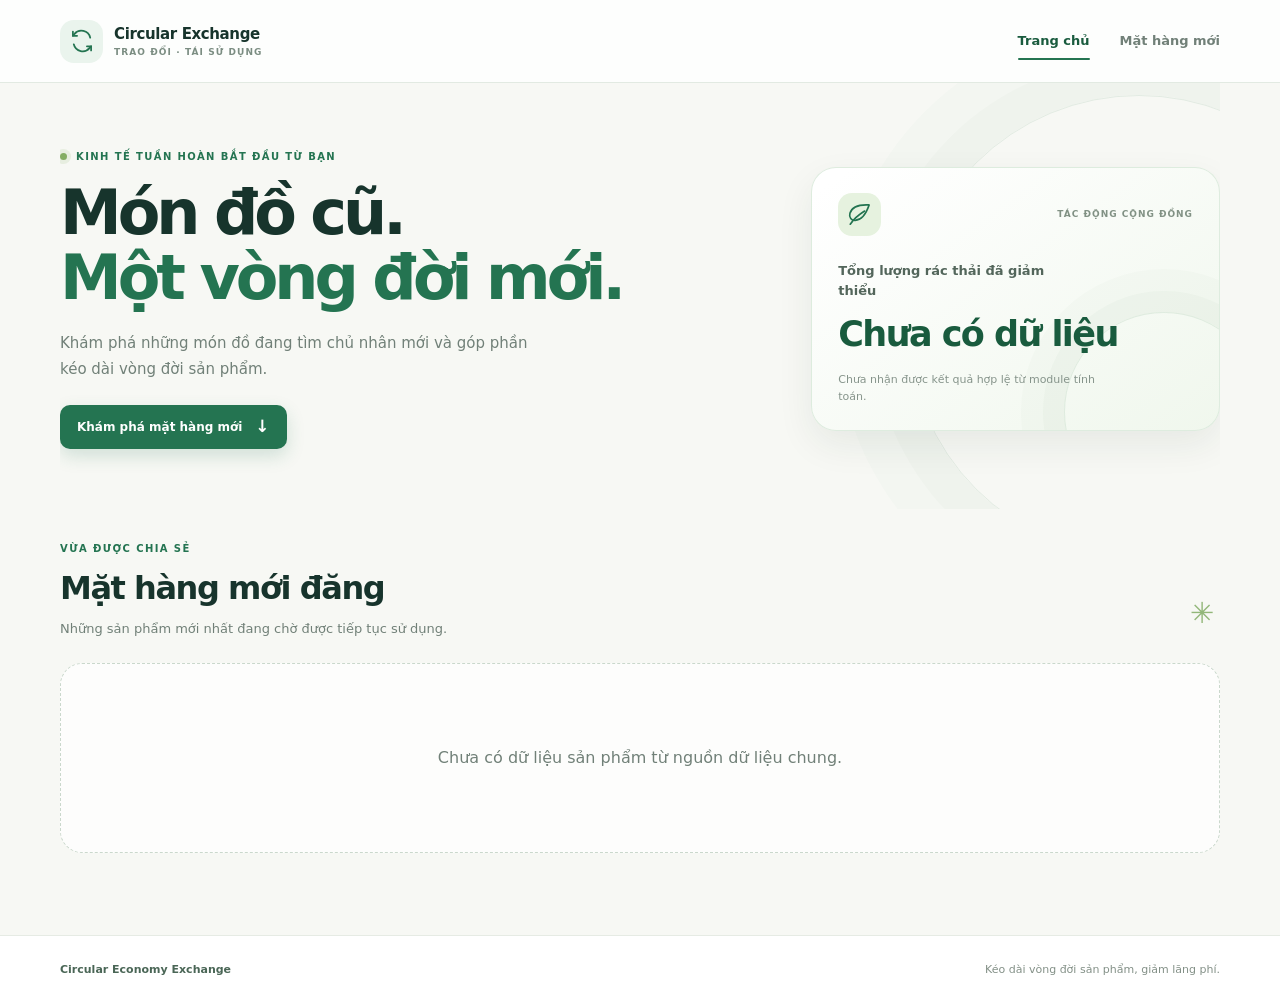
==== index.html @ dfc583bd "phần nhóm trường Xây dựng phần giao diện hiển thị sản phẩm và trang chủ." ====
<!doctype html>
<html lang="vi">
<head>
  <meta charset="utf-8">
  <meta name="viewport" content="width=device-width, initial-scale=1">
  <meta name="description" content="Circular Economy Exchange - sàn trao đổi đồ cũ và tái chế.">
  <title>Trang chủ | Circular Economy Exchange</title>
  <link rel="stylesheet" href="./assets/css/tokens.css">
  <link rel="stylesheet" href="./assets/css/product-grid.css">
  <link rel="stylesheet" href="./assets/css/home.css">
  <script type="module" src="./assets/js/home.js"></script>
</head>
<body>
  <a class="skip-link" href="#main-content">Chuyển đến nội dung chính</a>

  <header class="site-header">
    <div class="site-header__inner page-shell">
      <a class="brand" href="#home" aria-label="Circular Economy Exchange - Trang chủ">
        <span class="brand__mark" aria-hidden="true">
          <svg viewBox="0 0 32 32" focusable="false">
            <path d="M25.4 12.2A10.4 10.4 0 0 0 7.2 8.1L5.6 10" />
            <path d="M5.6 5.2V10h4.8" />
            <path d="M6.6 19.8a10.4 10.4 0 0 0 18.2 4.1l1.6-1.9" />
            <path d="M26.4 26.8V22h-4.8" />
          </svg>
        </span>
        <span class="brand__text">
          <strong>Circular Exchange</strong>
          <span>TRAO ĐỔI · TÁI SỬ DỤNG</span>
        </span>
      </a>

      <nav class="site-nav" aria-label="Điều hướng chính">
        <a class="site-nav__link site-nav__link--active" href="#home" aria-current="page">Trang chủ</a>
        <a class="site-nav__link" href="#new-items">Mặt hàng mới</a>
      </nav>
    </div>
  </header>

  <main id="main-content" class="page-shell">
    <section id="home" class="hero" aria-labelledby="hero-title">
      <div class="hero__copy">
        <p class="eyebrow"><span class="eyebrow__dot" aria-hidden="true"></span> KINH TẾ TUẦN HOÀN BẮT ĐẦU TỪ BẠN</p>
        <h1 id="hero-title">Món đồ cũ.<br><span>Một vòng đời mới.</span></h1>
        <p class="hero__description">
          Khám phá những món đồ đang tìm chủ nhân mới và góp phần kéo dài vòng đời sản phẩm.
        </p>
        <a class="hero__link" href="#new-items">
          Khám phá mặt hàng mới
          <span aria-hidden="true">↓</span>
        </a>
      </div>

      <aside class="impact-card" aria-labelledby="impact-title">
        <div class="impact-card__topline">
          <span class="impact-card__icon" aria-hidden="true">
            <svg viewBox="0 0 40 40" focusable="false">
              <path d="M31.7 8.4c-11.8-.7-20.9 2.1-23.3 10.2-1.4 4.7 1.8 8.8 6.4 8.5 7.7-.5 13.7-9.4 16.9-18.7Z" />
              <path d="M8.8 31.8c4.7-7.1 10.2-11.5 17.4-16" />
            </svg>
          </span>
          <span class="impact-card__tag">TÁC ĐỘNG CỘNG ĐỒNG</span>
        </div>
        <p id="impact-title" class="impact-card__label">Tổng lượng rác thải đã giảm thiểu</p>
        <p class="impact-card__value" id="community-waste-value" aria-live="polite" aria-atomic="true">Chưa có dữ liệu</p>
        <p class="impact-card__note" id="community-waste-note">
          Số liệu được cung cấp bởi module tính toán của hệ thống.
        </p>
        <span class="impact-card__decoration" aria-hidden="true"></span>
      </aside>
    </section>

    <section id="new-items" class="products-section" aria-labelledby="products-title">
      <div class="section-heading">
        <div>
          <p class="eyebrow">VỪA ĐƯỢC CHIA SẺ</p>
          <h2 id="products-title">Mặt hàng mới đăng</h2>
          <p class="section-heading__description">Những sản phẩm mới nhất đang chờ được tiếp tục sử dụng.</p>
        </div>
        <span class="section-heading__ornament" aria-hidden="true">✳</span>
      </div>

      <div
        id="latest-products"
        class="product-grid"
        role="list"
        aria-label="Các mặt hàng mới đăng"
        aria-live="polite"
        aria-busy="false"
      >
        <p class="grid-state" role="status">Đang tải dữ liệu sản phẩm…</p>
      </div>
    </section>
  </main>

  <footer class="site-footer">
    <div class="page-shell site-footer__inner">
      <span>Circular Economy Exchange</span>
      <span>Kéo dài vòng đời sản phẩm, giảm lãng phí.</span>
    </div>
  </footer>
</body>
</html>
---- assets/css/tokens.css ----
:root {
  color-scheme: light;
  --color-ink: #17342c;
  --color-muted: #718078;
  --color-primary: #247451;
  --color-primary-dark: #195b3e;
  --color-primary-soft: #eaf4ed;
  --color-canvas: #f7f8f4;
  --color-surface: #ffffff;
  --color-border: #e6ebe4;
  --color-accent: #d6ed86;
  --shadow-card: 0 14px 36px rgba(25, 59, 43, 0.075);
  --radius-card: 22px;
  --font-sans: Inter, ui-sans-serif, system-ui, -apple-system, BlinkMacSystemFont, "Segoe UI", sans-serif;
}

* {
  box-sizing: border-box;
}

html {
  scroll-behavior: smooth;
}

body {
  margin: 0;
  background: var(--color-canvas);
  color: var(--color-ink);
  font-family: var(--font-sans);
  line-height: 1.5;
  -webkit-font-smoothing: antialiased;
}

button,
a {
  font: inherit;
}

a {
  color: inherit;
}

.page-shell {
  width: min(1160px, calc(100% - 48px));
  margin-inline: auto;
}

:focus-visible {
  outline: 3px solid #81b59a;
  outline-offset: 3px;
}

@media (prefers-reduced-motion: reduce) {
  *,
  *::before,
  *::after {
    scroll-behavior: auto !important;
    animation-duration: 0.01ms !important;
    animation-iteration-count: 1 !important;
    transition-duration: 0.01ms !important;
  }
}
---- assets/css/product-grid.css ----
/* Shared component stylesheet: AI 2 should reuse this file with product-grid.js. */
.product-grid {
  display: grid;
  grid-template-columns: repeat(3, minmax(0, 1fr));
  gap: 22px;
  align-items: stretch;
}

.product-card {
  min-width: 0;
  overflow: hidden;
  border: 1px solid var(--color-border);
  border-radius: var(--radius-card);
  background: var(--color-surface);
  box-shadow: 0 5px 18px rgba(25, 59, 43, 0.035);
  transition: transform 180ms ease, box-shadow 180ms ease, border-color 180ms ease;
}

.product-card:hover {
  transform: translateY(-4px);
  border-color: #d2e2d5;
  box-shadow: var(--shadow-card);
}

.product-card__media {
  position: relative;
  display: grid;
  aspect-ratio: 4 / 3;
  overflow: hidden;
  place-items: center;
  background:
    radial-gradient(circle at 78% 22%, rgba(214, 237, 134, 0.42), transparent 30%),
    linear-gradient(140deg, #edf4e9, #e4eee7);
}

.product-card__image {
  display: block;
  width: 100%;
  height: 100%;
  object-fit: cover;
}

.product-card__image--fallback {
  width: 60px;
  height: 60px;
  color: #65917b;
}

.product-card__condition {
  position: absolute;
  top: 14px;
  left: 14px;
}

.condition-badge {
  display: inline-flex;
  min-height: 27px;
  align-items: center;
  padding: 5px 10px;
  border: 1px solid transparent;
  border-radius: 999px;
  font-size: 11px;
  font-weight: 750;
  letter-spacing: 0.015em;
  line-height: 1;
  white-space: nowrap;
}

.condition-badge--like-new {
  border-color: #cce6d4;
  background: #e8f5eb;
  color: #246d43;
}

.condition-badge--good {
  border-color: #d6e4b5;
  background: #f0f5df;
  color: #647a28;
}

.condition-badge--fair {
  border-color: #f0dfbd;
  background: #fbf2e3;
  color: #946527;
}

.product-card__body {
  display: flex;
  min-height: 194px;
  flex-direction: column;
  padding: 17px 18px 16px;
}

.product-card__category {
  margin: 0 0 7px;
  color: var(--color-primary);
  font-size: 11px;
  font-weight: 750;
  letter-spacing: 0.075em;
  text-transform: uppercase;
}

.product-card__title {
  display: -webkit-box;
  overflow: hidden;
  margin: 0;
  color: var(--color-ink);
  font-size: 17px;
  font-weight: 720;
  line-height: 1.35;
  -webkit-box-orient: vertical;
  -webkit-line-clamp: 2;
}

.product-card__description {
  display: -webkit-box;
  overflow: hidden;
  margin: 8px 0 15px;
  color: var(--color-muted);
  font-size: 13px;
  line-height: 1.55;
  -webkit-box-orient: vertical;
  -webkit-line-clamp: 2;
}

.product-card__meta {
  display: flex;
  flex-wrap: wrap;
  align-items: center;
  justify-content: space-between;
  gap: 8px;
  margin-top: auto;
  padding-top: 12px;
  border-top: 1px solid #eff2ee;
}

.product-card__exchange {
  display: inline-flex;
  align-items: center;
  border-radius: 7px;
  background: #f0f5f1;
  color: #426550;
  padding: 4px 8px;
  font-size: 11px;
  font-weight: 700;
}

.product-card__date {
  color: #849088;
  font-size: 11px;
  white-space: nowrap;
}

.grid-state {
  grid-column: 1 / -1;
  display: grid;
  min-height: 190px;
  margin: 0;
  padding: 28px;
  place-items: center;
  border: 1px dashed #cad8cc;
  border-radius: var(--radius-card);
  background: rgba(255, 255, 255, 0.72);
  color: var(--color-muted);
  text-align: center;
}

@media (max-width: 900px) {
  .product-grid {
    grid-template-columns: repeat(2, minmax(0, 1fr));
    gap: 18px;
  }
}

@media (max-width: 560px) {
  .product-grid {
    grid-template-columns: minmax(0, 1fr);
    gap: 15px;
  }

  .product-card {
    display: grid;
    grid-template-columns:  minmax(112px, 38%) minmax(0, 1fr);
  }

  .product-card__media {
    min-height: 100%;
    aspect-ratio: auto;
  }

  .product-card__condition {
    top: 9px;
    left: 9px;
  }

  .condition-badge {
    min-height: 24px;
    padding: 4px 7px;
    font-size: 10px;
  }

  .product-card__body {
    min-height: 190px;
    padding: 14px 13px 12px;
  }

  .product-card__title {
    font-size: 15px;
  }

  .product-card__meta {
    align-items: flex-start;
    flex-direction: column;
    gap: 6px;
  }
}
---- assets/css/home.css ----
.skip-link {
  position: absolute;
  z-index: 10;
  top: 10px;
  left: 10px;
  transform: translateY(-160%);
  border-radius: 8px;
  background: #fff;
  padding: 10px 14px;
  color: var(--color-ink);
}

.skip-link:focus {
  transform: translateY(0);
}

.site-header {
  border-bottom: 1px solid rgba(220, 229, 220, 0.8);
  background: rgba(255, 255, 255, 0.82);
}

.site-header__inner {
  display: flex;
  min-height: 82px;
  align-items: center;
  justify-content: space-between;
  gap: 24px;
}

.brand {
  display: inline-flex;
  align-items: center;
  gap: 11px;
  text-decoration: none;
}

.brand__mark {
  display: grid;
  width: 43px;
  height: 43px;
  place-items: center;
  border-radius: 14px;
  background: var(--color-primary-soft);
  color: var(--color-primary);
}

.brand__mark svg {
  width: 28px;
  height: 28px;
  fill: none;
  stroke: currentColor;
  stroke-linecap: round;
  stroke-linejoin: round;
  stroke-width: 2;
}

.brand__text {
  display: grid;
  gap: 1px;
}

.brand__text strong {
  font-size: 15px;
  font-weight: 800;
  letter-spacing: -0.025em;
}

.brand__text span {
  color: #7b8d82;
  font-size: 9px;
  font-weight: 750;
  letter-spacing: 0.12em;
}

.site-nav {
  display: flex;
  align-items: center;
  gap: 30px;
}

.site-nav__link {
  position: relative;
  padding: 9px 0;
  color: #718078;
  font-size: 13px;
  font-weight: 650;
  text-decoration: none;
  transition: color 160ms ease;
}

.site-nav__link:hover,
.site-nav__link--active {
  color: var(--color-primary-dark);
}

.site-nav__link--active::after {
  position: absolute;
  right: 0;
  bottom: 0;
  left: 0;
  height: 2px;
  border-radius: 2px;
  background: var(--color-primary);
  content: "";
}

.hero {
  position: relative;
  display: grid;
  min-height: 390px;
  grid-template-columns: minmax(0, 1.25fr) minmax(300px, 0.75fr);
  align-items: center;
  gap: 70px;
  overflow: hidden;
  padding: 66px 0 60px;
}

.hero::before {
  position: absolute;
  z-index: -1;
  top: 12px;
  right: -150px;
  width: 460px;
  height: 460px;
  border: 1px solid rgba(76, 139, 99, 0.12);
  border-radius: 50%;
  box-shadow: 0 0 0 36px rgba(76, 139, 99, 0.025), 0 0 0 72px rgba(76, 139, 99, 0.02);
  content: "";
}

.eyebrow {
  display: flex;
  align-items: center;
  gap: 9px;
  margin: 0 0 16px;
  color: var(--color-primary);
  font-size: 10px;
  font-weight: 800;
  letter-spacing: 0.14em;
}

.eyebrow__dot {
  width: 7px;
  height: 7px;
  border-radius: 50%;
  background: #84ad63;
  box-shadow: 0 0 0 4px rgba(132, 173, 99, 0.14);
}

.hero h1 {
  max-width: 650px;
  margin: 0;
  color: var(--color-ink);
  font-size: clamp(39px, 5.4vw, 62px);
  font-weight: 800;
  letter-spacing: -0.065em;
  line-height: 1.05;
}

.hero h1 span {
  color: var(--color-primary);
}

.hero__description {
  max-width: 485px;
  margin: 20px 0 22px;
  color: #718078;
  font-size: 15px;
  line-height: 1.75;
}

.hero__link {
  display: inline-flex;
  min-height: 44px;
  align-items: center;
  gap: 13px;
  border-radius: 10px;
  background: var(--color-primary);
  padding: 0 17px;
  color: #fff;
  font-size: 12px;
  font-weight: 750;
  text-decoration: none;
  box-shadow: 0 7px 18px rgba(36, 116, 81, 0.18);
  transition: background 160ms ease, transform 160ms ease;
}

.hero__link:hover {
  transform: translateY(-2px);
  background: var(--color-primary-dark);
}

.hero__link span {
  font-size: 17px;
  line-height: 1;
}

.impact-card {
  position: relative;
  isolation: isolate;
  min-height: 245px;
  overflow: hidden;
  border: 1px solid rgba(221, 235, 222, 0.95);
  border-radius: 25px;
  background: linear-gradient(145deg, #ffffff 5%, #f0f7ed 100%);
  padding: 25px 26px;
  box-shadow: var(--shadow-card);
}

.impact-card__topline {
  display: flex;
  align-items: center;
  justify-content: space-between;
  gap: 12px;
}

.impact-card__icon {
  display: grid;
  width: 43px;
  height: 43px;
  place-items: center;
  border-radius: 14px;
  background: #e6f2df;
  color: var(--color-primary);
}

.impact-card__icon svg {
  width: 33px;
  height: 33px;
  fill: none;
  stroke: currentColor;
  stroke-linecap: round;
  stroke-linejoin: round;
  stroke-width: 2;
}

.impact-card__tag {
  color: #819184;
  font-size: 9px;
  font-weight: 800;
  letter-spacing: 0.11em;
}

.impact-card__label {
  position: relative;
  z-index: 1;
  max-width: 240px;
  margin: 25px 0 8px;
  color: #53665b;
  font-size: 13px;
  font-weight: 650;
}

.impact-card__value {
  position: relative;
  z-index: 1;
  margin: 0;
  color: var(--color-primary-dark);
  font-size: clamp(27px, 3vw, 35px);
  font-weight: 820;
  letter-spacing: -0.045em;
  overflow-wrap: anywhere;
}

.impact-card__note {
  position: relative;
  z-index: 1;
  max-width: 265px;
  margin: 10px 0 0;
  color: #86948b;
  font-size: 11px;
  line-height: 1.55;
}

.impact-card__decoration {
  position: absolute;
  z-index: -1;
  right: -45px;
  bottom: -82px;
  width: 200px;
  height: 200px;
  border: 1px solid rgba(78, 139, 91, 0.13);
  border-radius: 50%;
  box-shadow: 0 0 0 21px rgba(78, 139, 91, 0.035), 0 0 0 43px rgba(78, 139, 91, 0.025);
}

.products-section {
  padding: 32px 0 82px;
}

.section-heading {
  display: flex;
  align-items: flex-end;
  justify-content: space-between;
  gap: 20px;
  margin-bottom: 25px;
}

.section-heading .eyebrow {
  margin-bottom: 8px;
}

.section-heading h2 {
  margin: 0;
  color: var(--color-ink);
  font-size: clamp(25px, 3vw, 32px);
  font-weight: 800;
  letter-spacing: -0.045em;
}

.section-heading__description {
  margin: 7px 0 0;
  color: var(--color-muted);
  font-size: 13px;
}

.section-heading__ornament {
  padding: 0 6px 3px;
  color: #92b779;
  font-size: 29px;
}

.site-footer {
  border-top: 1px solid var(--color-border);
  background: #fff;
}

.site-footer__inner {
  display: flex;
  min-height: 68px;
  align-items: center;
  justify-content: space-between;
  gap: 20px;
  color: #839087;
  font-size: 11px;
}

.site-footer__inner span:first-child {
  color: #4a6656;
  font-weight: 750;
}

@media (max-width: 820px) {
  .hero {
    grid-template-columns: minmax(0, 1fr);
    gap: 32px;
    padding: 54px 0 45px;
  }

  .impact-card {
    width: min(100%, 470px);
    min-height: 220px;
  }
}

@media (max-width: 560px) {
  .page-shell {
    width: min(100% - 32px, 1160px);
  }

  .site-header__inner {
    min-height: 72px;
  }

  .brand__mark {
    width: 39px;
    height: 39px;
  }

  .brand__text strong {
    font-size: 13px;
  }

  .brand__text span {
    font-size: 8px;
  }

  .site-nav {
    gap: 14px;
  }

  .site-nav__link {
    font-size: 11px;
  }

  .hero {
    padding: 44px 0 35px;
  }

  .hero h1 {
    font-size: clamp(37px, 11vw, 49px);
  }

  .hero__description {
    font-size: 13px;
  }

  .impact-card {
    min-height: 210px;
    padding: 21px;
  }

  .products-section {
    padding: 23px 0 55px;
  }

  .section-heading__ornament {
    display: none;
  }

  .site-footer__inner {
    min-height: 76px;
    align-items: flex-start;
    flex-direction: column;
    justify-content: center;
    gap: 3px;
  }
}
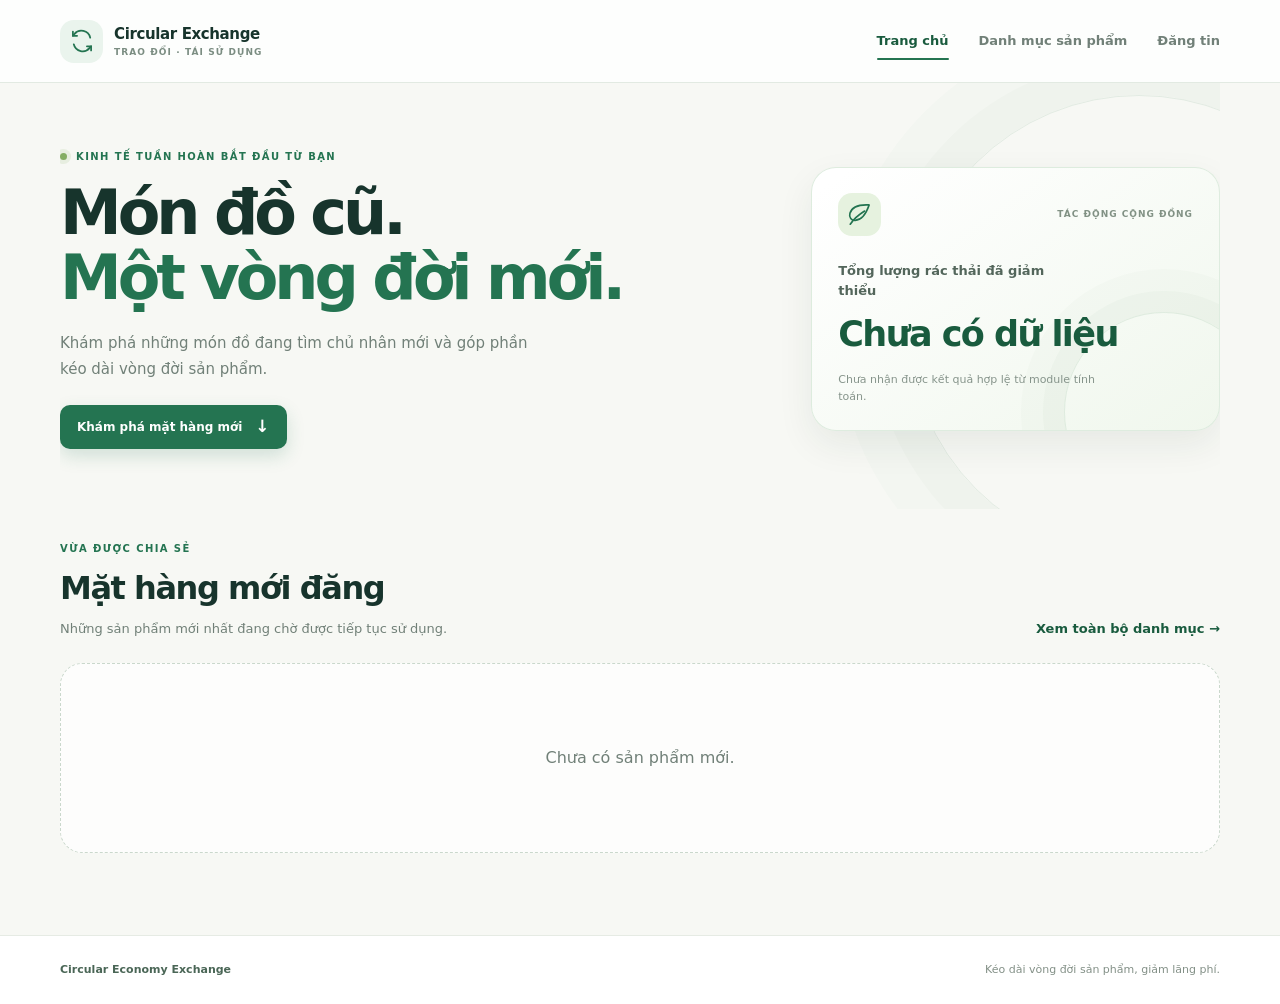
==== commit d6bfd1c2: "Tích hợp 3 phần thành website hoàn chỉnh theo README - Ghép Trang chủ (AI 1), Danh mục (AI 2), Đăng " ====
--- a/index.html
+++ b/index.html
@@ -4,10 +4,16 @@
   <meta charset="utf-8">
   <meta name="viewport" content="width=device-width, initial-scale=1">
   <meta name="description" content="Circular Economy Exchange - sàn trao đổi đồ cũ và tái chế.">
+  <link rel="icon" href="data:,">
   <title>Trang chủ | Circular Economy Exchange</title>
   <link rel="stylesheet" href="./assets/css/tokens.css">
+  <link rel="stylesheet" href="./assets/css/layout.css">
   <link rel="stylesheet" href="./assets/css/product-grid.css">
   <link rel="stylesheet" href="./assets/css/home.css">
+  <script src="./assets/js/cee-config.js"></script>
+  <script src="./assets/js/waste-reduction.js"></script>
+  <script src="./assets/js/post-listing.js"></script>
+  <script src="./assets/js/cee-data.js"></script>
   <script type="module" src="./assets/js/home.js"></script>
 </head>
 <body>
@@ -15,7 +21,7 @@
 
   <header class="site-header">
     <div class="site-header__inner page-shell">
-      <a class="brand" href="#home" aria-label="Circular Economy Exchange - Trang chủ">
+      <a class="brand" href="./index.html" aria-label="Circular Economy Exchange - Trang chủ">
         <span class="brand__mark" aria-hidden="true">
           <svg viewBox="0 0 32 32" focusable="false">
             <path d="M25.4 12.2A10.4 10.4 0 0 0 7.2 8.1L5.6 10" />
@@ -31,8 +37,9 @@
       </a>
 
       <nav class="site-nav" aria-label="Điều hướng chính">
-        <a class="site-nav__link site-nav__link--active" href="#home" aria-current="page">Trang chủ</a>
-        <a class="site-nav__link" href="#new-items">Mặt hàng mới</a>
+        <a class="site-nav__link site-nav__link--active" href="./index.html" aria-current="page">Trang chủ</a>
+        <a class="site-nav__link" href="./category.html">Danh mục sản phẩm</a>
+        <a class="site-nav__link" href="./post.html">Đăng tin</a>
       </nav>
     </div>
   </header>
@@ -77,7 +84,7 @@
           <h2 id="products-title">Mặt hàng mới đăng</h2>
           <p class="section-heading__description">Những sản phẩm mới nhất đang chờ được tiếp tục sử dụng.</p>
         </div>
-        <span class="section-heading__ornament" aria-hidden="true">✳</span>
+        <a class="section-heading__link" href="./category.html">Xem toàn bộ danh mục →</a>
       </div>
 
       <div
--- a/assets/css/layout.css
+++ b/assets/css/layout.css
@@ -0,0 +1,187 @@
+/* Khung chung của cả 3 trang (header, điều hướng, footer) — thuộc AI 1. */
+.skip-link {
+  position: absolute;
+  z-index: 10;
+  top: 10px;
+  left: 10px;
+  transform: translateY(-160%);
+  border-radius: 8px;
+  background: #fff;
+  padding: 10px 14px;
+  color: var(--color-ink);
+}
+
+.skip-link:focus {
+  transform: translateY(0);
+}
+
+.site-header {
+  border-bottom: 1px solid rgba(220, 229, 220, 0.8);
+  background: rgba(255, 255, 255, 0.82);
+}
+
+.site-header__inner {
+  display: flex;
+  min-height: 82px;
+  align-items: center;
+  justify-content: space-between;
+  gap: 24px;
+}
+
+.brand {
+  display: inline-flex;
+  align-items: center;
+  gap: 11px;
+  text-decoration: none;
+}
+
+.brand__mark {
+  display: grid;
+  width: 43px;
+  height: 43px;
+  place-items: center;
+  border-radius: 14px;
+  background: var(--color-primary-soft);
+  color: var(--color-primary);
+}
+
+.brand__mark svg {
+  width: 28px;
+  height: 28px;
+  fill: none;
+  stroke: currentColor;
+  stroke-linecap: round;
+  stroke-linejoin: round;
+  stroke-width: 2;
+}
+
+.brand__text {
+  display: grid;
+  gap: 1px;
+}
+
+.brand__text strong {
+  font-size: 15px;
+  font-weight: 800;
+  letter-spacing: -0.025em;
+}
+
+.brand__text span {
+  color: #7b8d82;
+  font-size: 9px;
+  font-weight: 750;
+  letter-spacing: 0.12em;
+}
+
+.site-nav {
+  display: flex;
+  align-items: center;
+  gap: 30px;
+}
+
+.site-nav__link {
+  position: relative;
+  padding: 9px 0;
+  color: #718078;
+  font-size: 13px;
+  font-weight: 650;
+  text-decoration: none;
+  transition: color 160ms ease;
+}
+
+.site-nav__link:hover,
+.site-nav__link--active {
+  color: var(--color-primary-dark);
+}
+
+.site-nav__link--active::after {
+  position: absolute;
+  right: 0;
+  bottom: 0;
+  left: 0;
+  height: 2px;
+  border-radius: 2px;
+  background: var(--color-primary);
+  content: "";
+}
+
+.site-footer {
+  border-top: 1px solid var(--color-border);
+  background: #fff;
+}
+
+.site-footer__inner {
+  display: flex;
+  min-height: 68px;
+  align-items: center;
+  justify-content: space-between;
+  gap: 20px;
+  color: #839087;
+  font-size: 11px;
+}
+
+.site-footer__inner span:first-child {
+  color: #4a6656;
+  font-weight: 750;
+}
+
+.page-title {
+  margin: 0;
+  color: var(--color-ink);
+  font-size: clamp(25px, 3vw, 32px);
+  font-weight: 800;
+  letter-spacing: -0.045em;
+}
+
+.page-intro {
+  margin: 7px 0 0;
+  color: var(--color-muted);
+  font-size: 13px;
+}
+
+@media (max-width: 820px) {
+  .site-header__inner {
+    flex-wrap: wrap;
+    padding: 12px 0;
+  }
+}
+
+@media (max-width: 560px) {
+  .page-shell {
+    width: min(100% - 32px, 1160px);
+  }
+
+  .site-header__inner {
+    min-height: 72px;
+  }
+
+  .brand__mark {
+    width: 39px;
+    height: 39px;
+  }
+
+  .brand__text strong {
+    font-size: 13px;
+  }
+
+  .brand__text span {
+    font-size: 8px;
+  }
+
+  .site-nav {
+    flex-wrap: wrap;
+    gap: 4px 14px;
+  }
+
+  .site-nav__link {
+    font-size: 11px;
+  }
+
+  .site-footer__inner {
+    min-height: 76px;
+    align-items: flex-start;
+    flex-direction: column;
+    justify-content: center;
+    gap: 3px;
+  }
+}
--- a/assets/css/home.css
+++ b/assets/css/home.css
@@ -1,109 +1,3 @@
-.skip-link {
-  position: absolute;
-  z-index: 10;
-  top: 10px;
-  left: 10px;
-  transform: translateY(-160%);
-  border-radius: 8px;
-  background: #fff;
-  padding: 10px 14px;
-  color: var(--color-ink);
-}
-
-.skip-link:focus {
-  transform: translateY(0);
-}
-
-.site-header {
-  border-bottom: 1px solid rgba(220, 229, 220, 0.8);
-  background: rgba(255, 255, 255, 0.82);
-}
-
-.site-header__inner {
-  display: flex;
-  min-height: 82px;
-  align-items: center;
-  justify-content: space-between;
-  gap: 24px;
-}
-
-.brand {
-  display: inline-flex;
-  align-items: center;
-  gap: 11px;
-  text-decoration: none;
-}
-
-.brand__mark {
-  display: grid;
-  width: 43px;
-  height: 43px;
-  place-items: center;
-  border-radius: 14px;
-  background: var(--color-primary-soft);
-  color: var(--color-primary);
-}
-
-.brand__mark svg {
-  width: 28px;
-  height: 28px;
-  fill: none;
-  stroke: currentColor;
-  stroke-linecap: round;
-  stroke-linejoin: round;
-  stroke-width: 2;
-}
-
-.brand__text {
-  display: grid;
-  gap: 1px;
-}
-
-.brand__text strong {
-  font-size: 15px;
-  font-weight: 800;
-  letter-spacing: -0.025em;
-}
-
-.brand__text span {
-  color: #7b8d82;
-  font-size: 9px;
-  font-weight: 750;
-  letter-spacing: 0.12em;
-}
-
-.site-nav {
-  display: flex;
-  align-items: center;
-  gap: 30px;
-}
-
-.site-nav__link {
-  position: relative;
-  padding: 9px 0;
-  color: #718078;
-  font-size: 13px;
-  font-weight: 650;
-  text-decoration: none;
-  transition: color 160ms ease;
-}
-
-.site-nav__link:hover,
-.site-nav__link--active {
-  color: var(--color-primary-dark);
-}
-
-.site-nav__link--active::after {
-  position: absolute;
-  right: 0;
-  bottom: 0;
-  left: 0;
-  height: 2px;
-  border-radius: 2px;
-  background: var(--color-primary);
-  content: "";
-}
-
 .hero {
   position: relative;
   display: grid;
@@ -320,26 +214,6 @@
   font-size: 29px;
 }
 
-.site-footer {
-  border-top: 1px solid var(--color-border);
-  background: #fff;
-}
-
-.site-footer__inner {
-  display: flex;
-  min-height: 68px;
-  align-items: center;
-  justify-content: space-between;
-  gap: 20px;
-  color: #839087;
-  font-size: 11px;
-}
-
-.site-footer__inner span:first-child {
-  color: #4a6656;
-  font-weight: 750;
-}
-
 @media (max-width: 820px) {
   .hero {
     grid-template-columns: minmax(0, 1fr);
@@ -354,34 +228,6 @@
 }
 
 @media (max-width: 560px) {
-  .page-shell {
-    width: min(100% - 32px, 1160px);
-  }
-
-  .site-header__inner {
-    min-height: 72px;
-  }
-
-  .brand__mark {
-    width: 39px;
-    height: 39px;
-  }
-
-  .brand__text strong {
-    font-size: 13px;
-  }
-
-  .brand__text span {
-    font-size: 8px;
-  }
-
-  .site-nav {
-    gap: 14px;
-  }
-
-  .site-nav__link {
-    font-size: 11px;
-  }
 
   .hero {
     padding: 44px 0 35px;
@@ -404,15 +250,20 @@
     padding: 23px 0 55px;
   }
 
-  .section-heading__ornament {
-    display: none;
-  }
-
-  .site-footer__inner {
-    min-height: 76px;
-    align-items: flex-start;
-    flex-direction: column;
-    justify-content: center;
-    gap: 3px;
-  }
-}
+  .section-heading {
+    flex-wrap: wrap;
+  }
+
+}
+
+.section-heading__link {
+  color: var(--color-primary-dark);
+  font-size: 13px;
+  font-weight: 700;
+  text-decoration: none;
+  white-space: nowrap;
+}
+
+.section-heading__link:hover {
+  text-decoration: underline;
+}
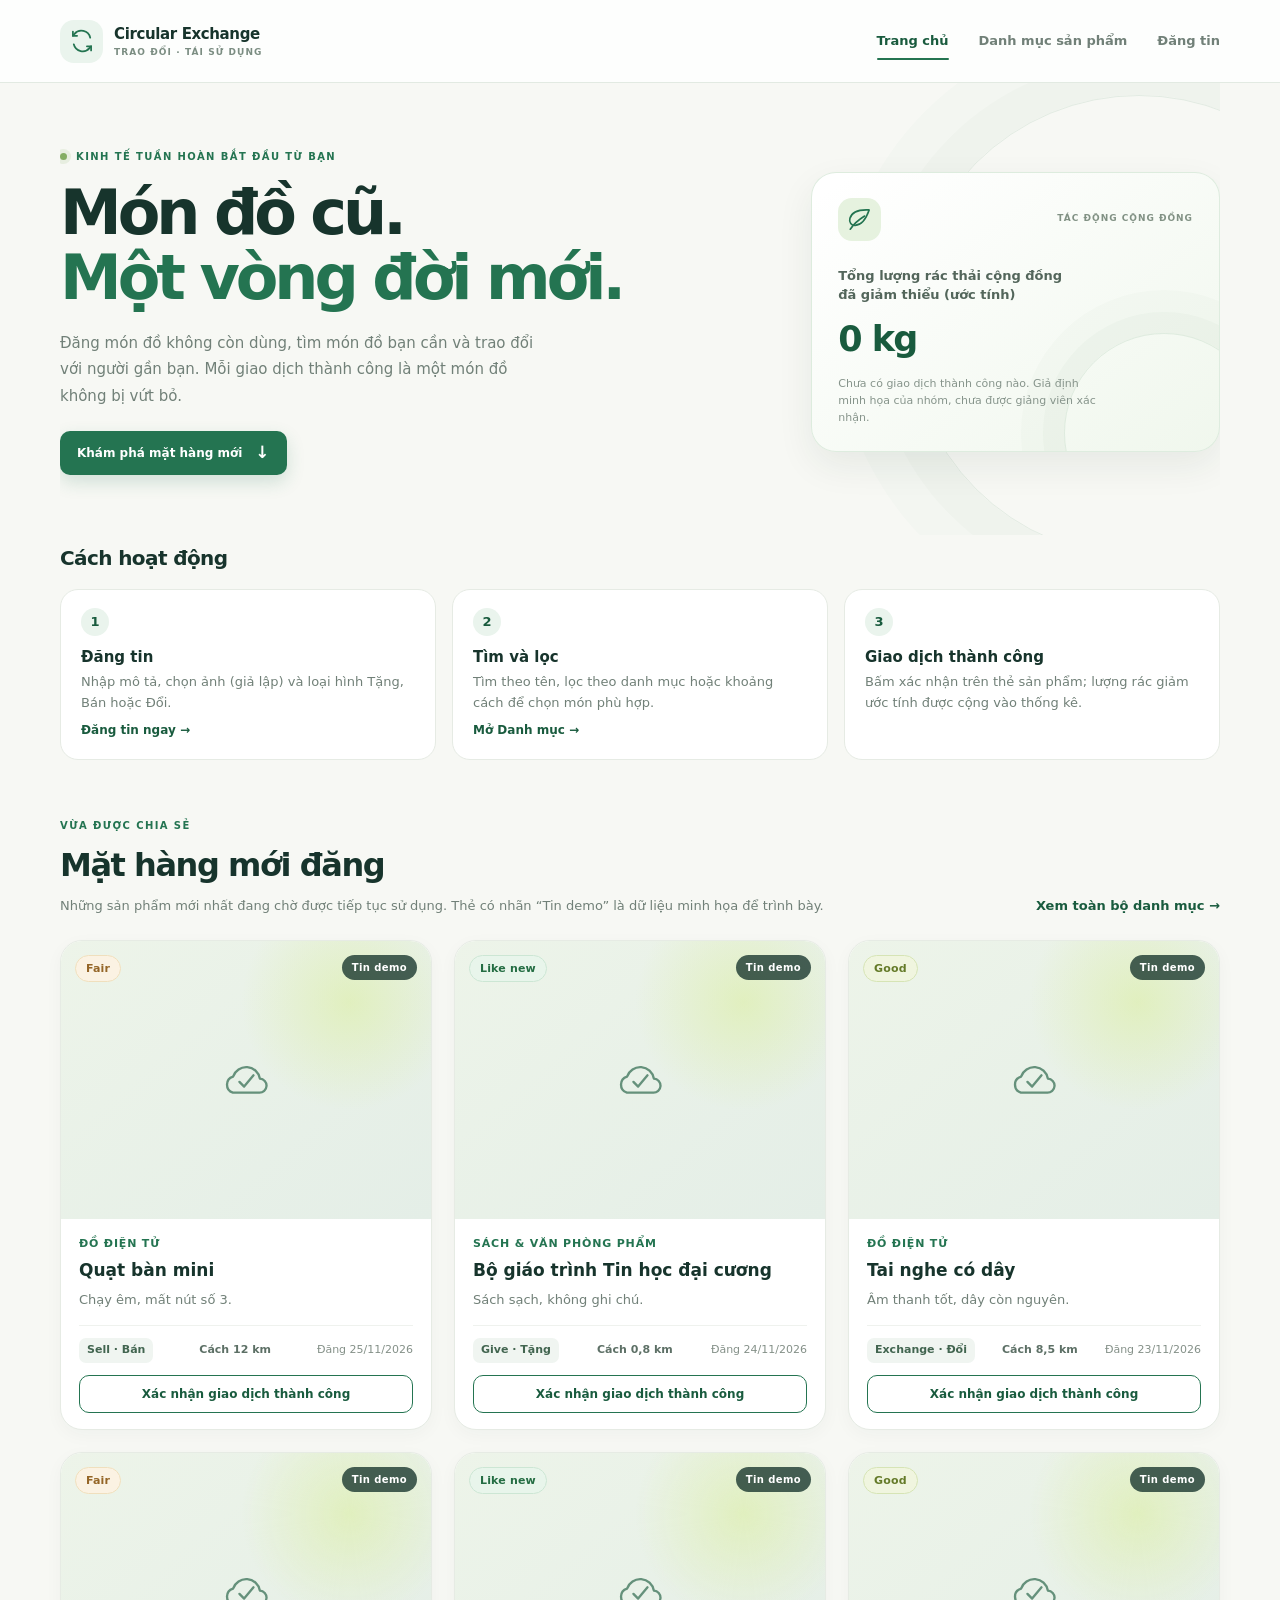
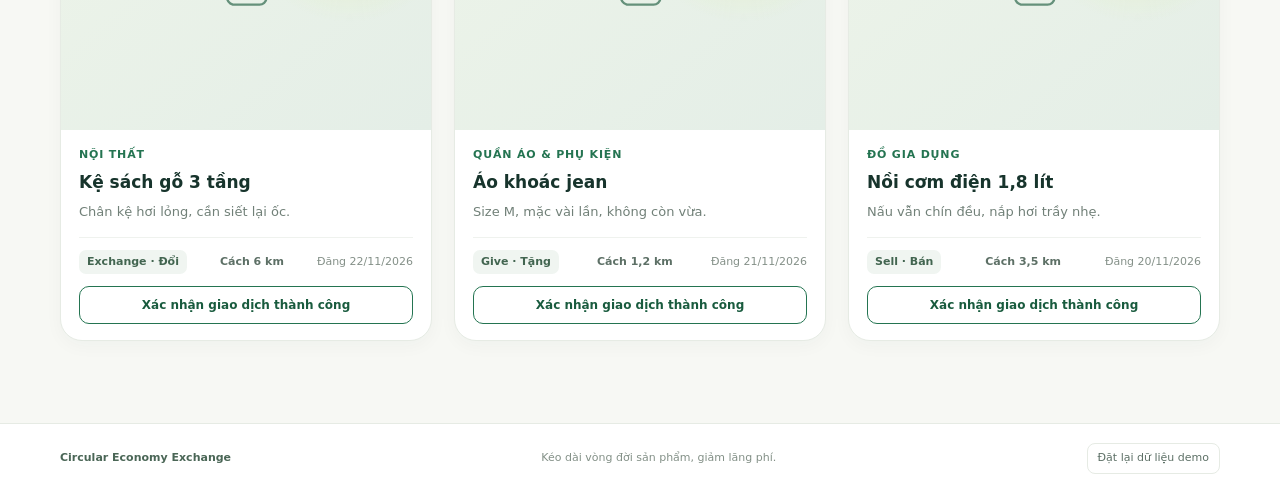
==== commit 4f65152b: "Chuẩn bị thuyết trình: tin demo, xác nhận giao dịch, chạy offline - 6 tin demo có nhãn "Tin demo" (c" ====
--- a/index.html
+++ b/index.html
@@ -50,7 +50,8 @@
         <p class="eyebrow"><span class="eyebrow__dot" aria-hidden="true"></span> KINH TẾ TUẦN HOÀN BẮT ĐẦU TỪ BẠN</p>
         <h1 id="hero-title">Món đồ cũ.<br><span>Một vòng đời mới.</span></h1>
         <p class="hero__description">
-          Khám phá những món đồ đang tìm chủ nhân mới và góp phần kéo dài vòng đời sản phẩm.
+          Đăng món đồ không còn dùng, tìm món đồ bạn cần và trao đổi với người gần bạn.
+          Mỗi giao dịch thành công là một món đồ không bị vứt bỏ.
         </p>
         <a class="hero__link" href="#new-items">
           Khám phá mặt hàng mới
@@ -68,7 +69,7 @@
           </span>
           <span class="impact-card__tag">TÁC ĐỘNG CỘNG ĐỒNG</span>
         </div>
-        <p id="impact-title" class="impact-card__label">Tổng lượng rác thải đã giảm thiểu</p>
+        <p id="impact-title" class="impact-card__label">Tổng lượng rác thải cộng đồng đã giảm thiểu (ước tính)</p>
         <p class="impact-card__value" id="community-waste-value" aria-live="polite" aria-atomic="true">Chưa có dữ liệu</p>
         <p class="impact-card__note" id="community-waste-note">
           Số liệu được cung cấp bởi module tính toán của hệ thống.
@@ -77,12 +78,35 @@
       </aside>
     </section>
 
+    <section class="how-it-works" aria-labelledby="how-title">
+      <h2 id="how-title" class="how-it-works__title">Cách hoạt động</h2>
+      <ol class="how-it-works__steps">
+        <li class="how-step">
+          <span class="how-step__number" aria-hidden="true">1</span>
+          <h3>Đăng tin</h3>
+          <p>Nhập mô tả, chọn ảnh (giả lập) và loại hình Tặng, Bán hoặc Đổi.</p>
+          <a href="./post.html">Đăng tin ngay →</a>
+        </li>
+        <li class="how-step">
+          <span class="how-step__number" aria-hidden="true">2</span>
+          <h3>Tìm và lọc</h3>
+          <p>Tìm theo tên, lọc theo danh mục hoặc khoảng cách để chọn món phù hợp.</p>
+          <a href="./category.html">Mở Danh mục →</a>
+        </li>
+        <li class="how-step">
+          <span class="how-step__number" aria-hidden="true">3</span>
+          <h3>Giao dịch thành công</h3>
+          <p>Bấm xác nhận trên thẻ sản phẩm; lượng rác giảm ước tính được cộng vào thống kê.</p>
+        </li>
+      </ol>
+    </section>
+
     <section id="new-items" class="products-section" aria-labelledby="products-title">
       <div class="section-heading">
         <div>
           <p class="eyebrow">VỪA ĐƯỢC CHIA SẺ</p>
           <h2 id="products-title">Mặt hàng mới đăng</h2>
-          <p class="section-heading__description">Những sản phẩm mới nhất đang chờ được tiếp tục sử dụng.</p>
+          <p class="section-heading__description">Những sản phẩm mới nhất đang chờ được tiếp tục sử dụng. Thẻ có nhãn “Tin demo” là dữ liệu minh họa để trình bày.</p>
         </div>
         <a class="section-heading__link" href="./category.html">Xem toàn bộ danh mục →</a>
       </div>
@@ -104,6 +128,7 @@
     <div class="page-shell site-footer__inner">
       <span>Circular Economy Exchange</span>
       <span>Kéo dài vòng đời sản phẩm, giảm lãng phí.</span>
+      <button type="button" id="reset-demo" class="reset-demo" hidden>Đặt lại dữ liệu demo</button>
     </div>
   </footer>
 </body>
--- a/assets/css/layout.css
+++ b/assets/css/layout.css
@@ -125,6 +125,16 @@
   font-weight: 750;
 }
 
+.file-warning {
+  background: #fbf2e3;
+  border-bottom: 1px solid #f0dfbd;
+  padding: 12px 24px;
+  color: #6f4a18;
+  font-size: 13px;
+  font-weight: 650;
+  text-align: center;
+}
+
 .page-title {
   margin: 0;
   color: var(--color-ink);
--- a/assets/css/product-grid.css
+++ b/assets/css/product-grid.css
@@ -149,6 +149,58 @@
   color: #849088;
   font-size: 11px;
   white-space: nowrap;
+}
+
+.product-card__demo {
+  position: absolute;
+  top: 14px;
+  right: 14px;
+  border-radius: 999px;
+  background: rgba(23, 52, 44, 0.78);
+  padding: 5px 10px;
+  color: #fff;
+  font-size: 10px;
+  font-weight: 750;
+  letter-spacing: 0.04em;
+}
+
+.product-card__distance {
+  color: #5d7066;
+  font-size: 11px;
+  font-weight: 650;
+}
+
+.product-card__action {
+  margin-top: 12px;
+}
+
+.product-card__confirm {
+  width: 100%;
+  min-height: 38px;
+  border: 1px solid var(--color-primary);
+  border-radius: 10px;
+  background: #fff;
+  color: var(--color-primary-dark);
+  font-size: 12px;
+  font-weight: 750;
+  cursor: pointer;
+  transition: background 160ms ease, color 160ms ease;
+}
+
+.product-card__confirm:hover {
+  background: var(--color-primary);
+  color: #fff;
+}
+
+.product-card__done {
+  margin: 0;
+  border-radius: 10px;
+  background: var(--color-primary-soft);
+  padding: 9px 11px;
+  color: var(--color-primary-dark);
+  font-size: 12px;
+  font-weight: 700;
+  line-height: 1.4;
 }
 
 .grid-state {
@@ -193,6 +245,14 @@
     left: 9px;
   }
 
+  .product-card__demo {
+    top: auto;
+    right: auto;
+    bottom: 9px;
+    left: 9px;
+    font-size: 9px;
+  }
+
   .condition-badge {
     min-height: 24px;
     padding: 4px 7px;
--- a/assets/css/home.css
+++ b/assets/css/home.css
@@ -178,6 +178,86 @@
   box-shadow: 0 0 0 21px rgba(78, 139, 91, 0.035), 0 0 0 43px rgba(78, 139, 91, 0.025);
 }
 
+.how-it-works {
+  padding: 8px 0 26px;
+}
+
+.how-it-works__title {
+  margin: 0 0 16px;
+  color: var(--color-ink);
+  font-size: 20px;
+  font-weight: 800;
+  letter-spacing: -0.03em;
+}
+
+.how-it-works__steps {
+  display: grid;
+  grid-template-columns: repeat(3, minmax(0, 1fr));
+  gap: 16px;
+  margin: 0;
+  padding: 0;
+  list-style: none;
+}
+
+.how-step {
+  border: 1px solid var(--color-border);
+  border-radius: 18px;
+  background: var(--color-surface);
+  padding: 18px 20px;
+}
+
+.how-step__number {
+  display: inline-grid;
+  width: 28px;
+  height: 28px;
+  place-items: center;
+  border-radius: 50%;
+  background: var(--color-primary-soft);
+  color: var(--color-primary-dark);
+  font-size: 13px;
+  font-weight: 800;
+}
+
+.how-step h3 {
+  margin: 10px 0 4px;
+  font-size: 15px;
+}
+
+.how-step p {
+  margin: 0;
+  color: var(--color-muted);
+  font-size: 13px;
+  line-height: 1.55;
+}
+
+.how-step a {
+  display: inline-block;
+  margin-top: 8px;
+  color: var(--color-primary-dark);
+  font-size: 12px;
+  font-weight: 750;
+  text-decoration: none;
+}
+
+.how-step a:hover {
+  text-decoration: underline;
+}
+
+.reset-demo {
+  border: 1px solid var(--color-border);
+  border-radius: 8px;
+  background: #fff;
+  padding: 6px 10px;
+  color: #5d7066;
+  font-size: 11px;
+  cursor: pointer;
+}
+
+.reset-demo:hover {
+  border-color: #cad8cc;
+  color: var(--color-ink);
+}
+
 .products-section {
   padding: 32px 0 82px;
 }
@@ -215,6 +295,10 @@
 }
 
 @media (max-width: 820px) {
+  .how-it-works__steps {
+    grid-template-columns: minmax(0, 1fr);
+  }
+
   .hero {
     grid-template-columns: minmax(0, 1fr);
     gap: 32px;
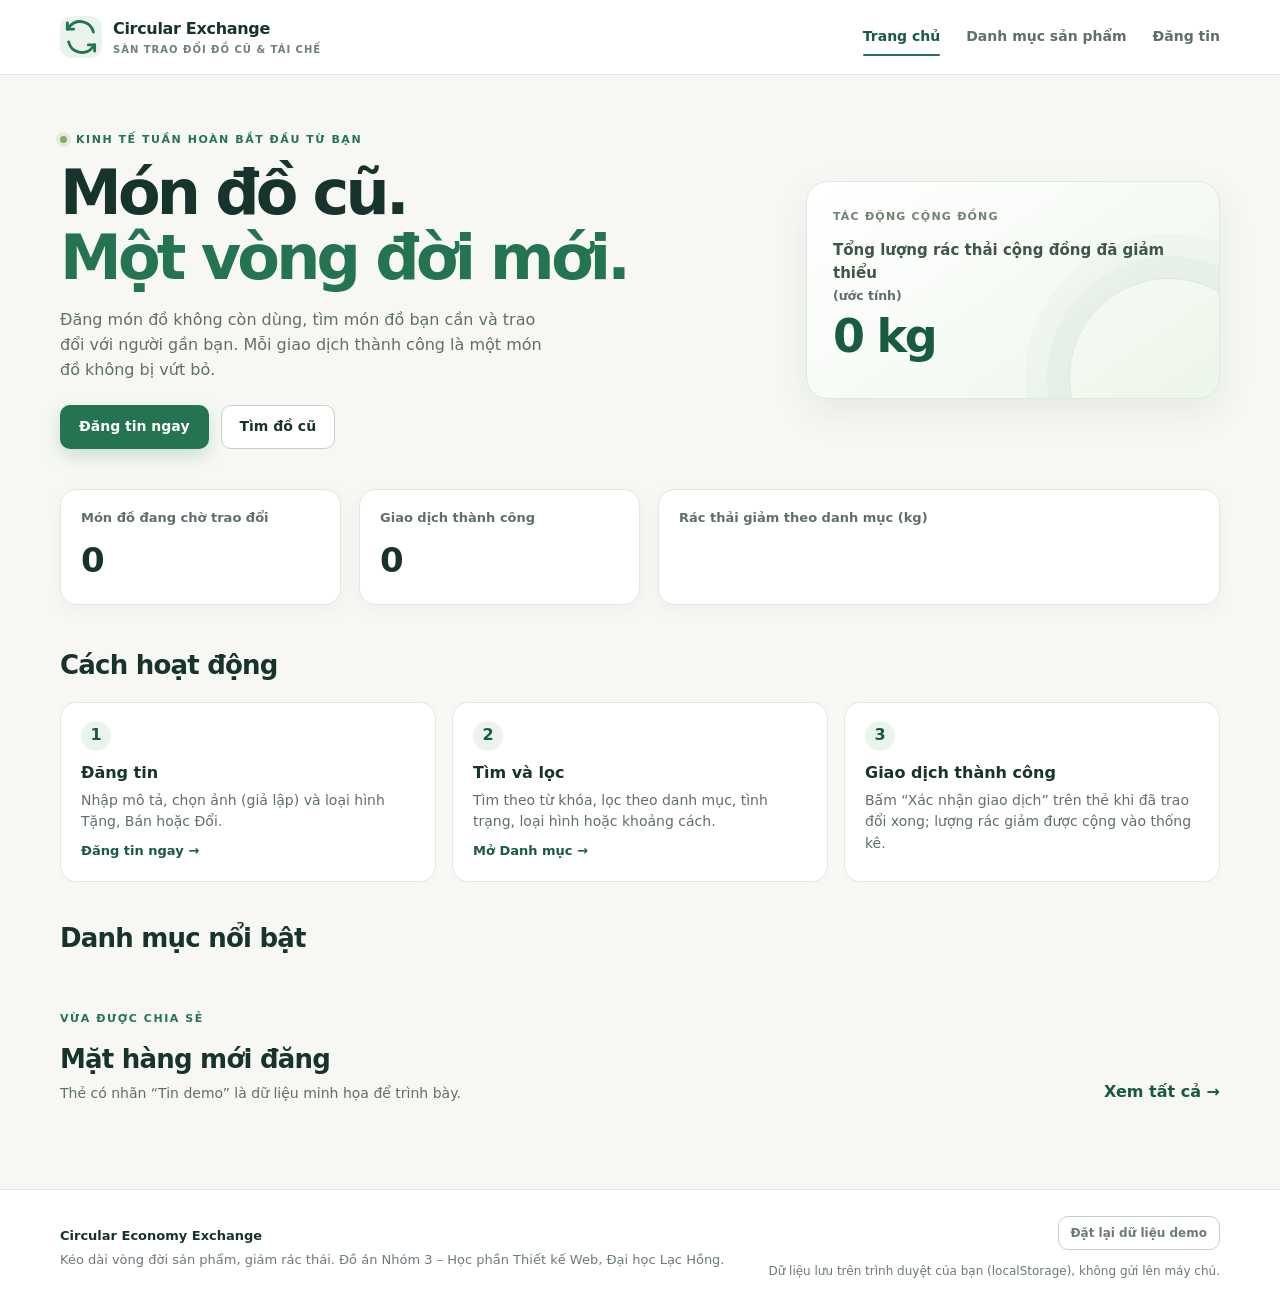
==== commit 0a58396a: "[Giao-dien] Semantic HTML5, CSS variables, Product Grid responsive, badges Tặng/Bán/Đổi, bộ lọc đa n" ====
--- a/index.html
+++ b/index.html
@@ -3,39 +3,32 @@
 <head>
   <meta charset="utf-8">
   <meta name="viewport" content="width=device-width, initial-scale=1">
-  <meta name="description" content="Circular Economy Exchange - sàn trao đổi đồ cũ và tái chế.">
-  <link rel="icon" href="data:,">
+  <meta name="description" content="Sàn trao đổi đồ cũ và tái chế: đăng, tìm và trao đổi đồ đã qua sử dụng để giảm rác thải.">
   <title>Trang chủ | Circular Economy Exchange</title>
-  <link rel="stylesheet" href="./assets/css/tokens.css">
-  <link rel="stylesheet" href="./assets/css/layout.css">
-  <link rel="stylesheet" href="./assets/css/product-grid.css">
-  <link rel="stylesheet" href="./assets/css/home.css">
-  <script src="./assets/js/cee-config.js"></script>
-  <script src="./assets/js/waste-reduction.js"></script>
-  <script src="./assets/js/post-listing.js"></script>
-  <script src="./assets/js/cee-data.js"></script>
-  <script type="module" src="./assets/js/home.js"></script>
+  <link rel="icon" href="./assets/images/logo.svg" type="image/svg+xml">
+  <link rel="stylesheet" href="./css/styles.css">
+  <link rel="stylesheet" href="./css/layout.css">
+  <link rel="stylesheet" href="./css/pages.css">
+  <script defer src="./js/data.js"></script>
+  <script defer src="./js/logic/filter.js"></script>
+  <script defer src="./js/logic/listing.js"></script>
+  <script defer src="./js/logic/waste.js"></script>
+  <script defer src="./js/logic/store.js"></script>
+  <script defer src="./js/ui/components.js"></script>
+  <script defer src="./js/ui/home.js"></script>
 </head>
 <body>
   <a class="skip-link" href="#main-content">Chuyển đến nội dung chính</a>
 
   <header class="site-header">
     <div class="site-header__inner page-shell">
-      <a class="brand" href="./index.html" aria-label="Circular Economy Exchange - Trang chủ">
-        <span class="brand__mark" aria-hidden="true">
-          <svg viewBox="0 0 32 32" focusable="false">
-            <path d="M25.4 12.2A10.4 10.4 0 0 0 7.2 8.1L5.6 10" />
-            <path d="M5.6 5.2V10h4.8" />
-            <path d="M6.6 19.8a10.4 10.4 0 0 0 18.2 4.1l1.6-1.9" />
-            <path d="M26.4 26.8V22h-4.8" />
-          </svg>
-        </span>
+      <a class="brand" href="./index.html" aria-label="Circular Economy Exchange - về Trang chủ">
+        <img class="brand__logo" src="./assets/images/logo.svg" alt="" width="42" height="42">
         <span class="brand__text">
           <strong>Circular Exchange</strong>
-          <span>TRAO ĐỔI · TÁI SỬ DỤNG</span>
+          <span>SÀN TRAO ĐỔI ĐỒ CŨ &amp; TÁI CHẾ</span>
         </span>
       </a>
-
       <nav class="site-nav" aria-label="Điều hướng chính">
         <a class="site-nav__link site-nav__link--active" href="./index.html" aria-current="page">Trang chủ</a>
         <a class="site-nav__link" href="./category.html">Danh mục sản phẩm</a>
@@ -45,7 +38,7 @@
   </header>
 
   <main id="main-content" class="page-shell">
-    <section id="home" class="hero" aria-labelledby="hero-title">
+    <section class="hero" aria-labelledby="hero-title">
       <div class="hero__copy">
         <p class="eyebrow"><span class="eyebrow__dot" aria-hidden="true"></span> KINH TẾ TUẦN HOÀN BẮT ĐẦU TỪ BẠN</p>
         <h1 id="hero-title">Món đồ cũ.<br><span>Một vòng đời mới.</span></h1>
@@ -53,33 +46,38 @@
           Đăng món đồ không còn dùng, tìm món đồ bạn cần và trao đổi với người gần bạn.
           Mỗi giao dịch thành công là một món đồ không bị vứt bỏ.
         </p>
-        <a class="hero__link" href="#new-items">
-          Khám phá mặt hàng mới
-          <span aria-hidden="true">↓</span>
-        </a>
+        <div class="hero__actions">
+          <a class="btn btn--primary" href="./post.html">Đăng tin ngay</a>
+          <a class="btn btn--ghost" href="./category.html">Tìm đồ cũ</a>
+        </div>
       </div>
 
       <aside class="impact-card" aria-labelledby="impact-title">
-        <div class="impact-card__topline">
-          <span class="impact-card__icon" aria-hidden="true">
-            <svg viewBox="0 0 40 40" focusable="false">
-              <path d="M31.7 8.4c-11.8-.7-20.9 2.1-23.3 10.2-1.4 4.7 1.8 8.8 6.4 8.5 7.7-.5 13.7-9.4 16.9-18.7Z" />
-              <path d="M8.8 31.8c4.7-7.1 10.2-11.5 17.4-16" />
-            </svg>
-          </span>
-          <span class="impact-card__tag">TÁC ĐỘNG CỘNG ĐỒNG</span>
-        </div>
-        <p id="impact-title" class="impact-card__label">Tổng lượng rác thải cộng đồng đã giảm thiểu (ước tính)</p>
-        <p class="impact-card__value" id="community-waste-value" aria-live="polite" aria-atomic="true">Chưa có dữ liệu</p>
-        <p class="impact-card__note" id="community-waste-note">
-          Số liệu được cung cấp bởi module tính toán của hệ thống.
-        </p>
-        <span class="impact-card__decoration" aria-hidden="true"></span>
+        <p class="impact-card__tag">TÁC ĐỘNG CỘNG ĐỒNG</p>
+        <h2 id="impact-title" class="impact-card__label">Tổng lượng rác thải cộng đồng đã giảm thiểu <small>(ước tính)</small></h2>
+        <p class="impact-card__value" id="stat-waste" aria-live="polite">0 kg</p>
+        <p class="impact-card__note" id="stat-waste-note"></p>
       </aside>
     </section>
 
+    <section class="stats" aria-labelledby="stats-title">
+      <h2 id="stats-title" class="visually-hidden">Thống kê nhanh</h2>
+      <article class="stat-card">
+        <p class="stat-card__label">Món đồ đang chờ trao đổi</p>
+        <p class="stat-card__value" id="stat-available" aria-live="polite">0</p>
+      </article>
+      <article class="stat-card">
+        <p class="stat-card__label">Giao dịch thành công</p>
+        <p class="stat-card__value" id="stat-transactions" aria-live="polite">0</p>
+      </article>
+      <article class="stat-card stat-card--wide">
+        <h3 class="stat-card__label">Rác thải giảm theo danh mục (kg)</h3>
+        <ul class="breakdown" id="waste-breakdown"></ul>
+      </article>
+    </section>
+
     <section class="how-it-works" aria-labelledby="how-title">
-      <h2 id="how-title" class="how-it-works__title">Cách hoạt động</h2>
+      <h2 id="how-title" class="section-title">Cách hoạt động</h2>
       <ol class="how-it-works__steps">
         <li class="how-step">
           <span class="how-step__number" aria-hidden="true">1</span>
@@ -90,45 +88,45 @@
         <li class="how-step">
           <span class="how-step__number" aria-hidden="true">2</span>
           <h3>Tìm và lọc</h3>
-          <p>Tìm theo tên, lọc theo danh mục hoặc khoảng cách để chọn món phù hợp.</p>
+          <p>Tìm theo từ khóa, lọc theo danh mục, tình trạng, loại hình hoặc khoảng cách.</p>
           <a href="./category.html">Mở Danh mục →</a>
         </li>
         <li class="how-step">
           <span class="how-step__number" aria-hidden="true">3</span>
           <h3>Giao dịch thành công</h3>
-          <p>Bấm xác nhận trên thẻ sản phẩm; lượng rác giảm ước tính được cộng vào thống kê.</p>
+          <p>Bấm “Xác nhận giao dịch” trên thẻ khi đã trao đổi xong; lượng rác giảm được cộng vào thống kê.</p>
         </li>
       </ol>
+    </section>
+
+    <section class="quick-categories" aria-labelledby="cat-title">
+      <h2 id="cat-title" class="section-title">Danh mục nổi bật</h2>
+      <ul class="chip-list" id="category-links"></ul>
     </section>
 
     <section id="new-items" class="products-section" aria-labelledby="products-title">
       <div class="section-heading">
         <div>
           <p class="eyebrow">VỪA ĐƯỢC CHIA SẺ</p>
-          <h2 id="products-title">Mặt hàng mới đăng</h2>
-          <p class="section-heading__description">Những sản phẩm mới nhất đang chờ được tiếp tục sử dụng. Thẻ có nhãn “Tin demo” là dữ liệu minh họa để trình bày.</p>
+          <h2 id="products-title" class="section-title">Mặt hàng mới đăng</h2>
+          <p class="section-heading__description">Thẻ có nhãn “Tin demo” là dữ liệu minh họa để trình bày.</p>
         </div>
-        <a class="section-heading__link" href="./category.html">Xem toàn bộ danh mục →</a>
+        <a class="section-heading__link" href="./category.html">Xem tất cả →</a>
       </div>
-
-      <div
-        id="latest-products"
-        class="product-grid"
-        role="list"
-        aria-label="Các mặt hàng mới đăng"
-        aria-live="polite"
-        aria-busy="false"
-      >
-        <p class="grid-state" role="status">Đang tải dữ liệu sản phẩm…</p>
-      </div>
+      <div id="latest-products" class="product-grid" role="list" aria-label="Các mặt hàng mới đăng" aria-live="polite"></div>
     </section>
   </main>
 
   <footer class="site-footer">
     <div class="page-shell site-footer__inner">
-      <span>Circular Economy Exchange</span>
-      <span>Kéo dài vòng đời sản phẩm, giảm lãng phí.</span>
-      <button type="button" id="reset-demo" class="reset-demo" hidden>Đặt lại dữ liệu demo</button>
+      <div>
+        <strong>Circular Economy Exchange</strong>
+        <p>Kéo dài vòng đời sản phẩm, giảm rác thải. Đồ án Nhóm 3 – Học phần Thiết kế Web, Đại học Lạc Hồng.</p>
+      </div>
+      <div class="site-footer__side">
+        <button type="button" id="reset-demo" class="btn btn--small">Đặt lại dữ liệu demo</button>
+        <p class="site-footer__note">Dữ liệu lưu trên trình duyệt của bạn (localStorage), không gửi lên máy chủ.</p>
+      </div>
     </div>
   </footer>
 </body>
--- a/css/styles.css
+++ b/css/styles.css
@@ -0,0 +1,497 @@
+/* =========================================================================
+   styles.css — Biến màu (:root), nền tảng và thành phần dùng chung
+   (nút, form, badges, Product Grid, thông báo).
+   ========================================================================= */
+
+:root {
+  color-scheme: light;
+
+  /* Màu */
+  --color-ink: #17342c;
+  --color-muted: #5f7068;
+  --color-primary: #247451;
+  --color-primary-dark: #195b3e;
+  --color-primary-soft: #eaf4ed;
+  --color-canvas: #f7f8f4;
+  --color-surface: #ffffff;
+  --color-border: #e1e8df;
+  --color-border-strong: #c3d2c6;
+  --color-danger: #b3261e;
+  --color-danger-soft: #fdecea;
+
+  /* Badges */
+  --badge-like-new-bg: #e8f5eb;  --badge-like-new-fg: #1f6b40;  --badge-like-new-bd: #c4e3cd;
+  --badge-good-bg: #eef4dc;      --badge-good-fg: #57691f;      --badge-good-bd: #d3e2ad;
+  --badge-fair-bg: #fbf0df;      --badge-fair-fg: #8a5a1c;      --badge-fair-bd: #eed9b5;
+  --badge-give-bg: #e3f2fb;      --badge-give-fg: #145b86;
+  --badge-sell-bg: #fdeee6;      --badge-sell-fg: #9a3d12;
+  --badge-exchange-bg: #efeafb;  --badge-exchange-fg: #533a96;
+
+  /* Kích thước, bóng, chữ */
+  --radius-sm: 10px;
+  --radius-md: 16px;
+  --radius-card: 22px;
+  --shadow-card: 0 14px 36px rgba(25, 59, 43, 0.08);
+  --shadow-soft: 0 5px 18px rgba(25, 59, 43, 0.04);
+  --font-sans: Inter, ui-sans-serif, system-ui, -apple-system, BlinkMacSystemFont, "Segoe UI", Roboto, sans-serif;
+  --page-width: 1160px;
+}
+
+/* ---------- Nền tảng ---------- */
+
+*,
+*::before,
+*::after {
+  box-sizing: border-box;
+}
+
+html {
+  scroll-behavior: smooth;
+}
+
+body {
+  margin: 0;
+  min-height: 100vh;
+  display: flex;
+  flex-direction: column;
+  background: var(--color-canvas);
+  color: var(--color-ink);
+  font-family: var(--font-sans);
+  line-height: 1.55;
+  -webkit-font-smoothing: antialiased;
+}
+
+main {
+  flex: 1;
+}
+
+img {
+  max-width: 100%;
+  display: block;
+}
+
+a {
+  color: inherit;
+}
+
+button,
+input,
+select,
+textarea {
+  font: inherit;
+  color: inherit;
+}
+
+:focus-visible {
+  outline: 3px solid #6fa98a;
+  outline-offset: 3px;
+}
+
+.visually-hidden {
+  position: absolute;
+  width: 1px;
+  height: 1px;
+  overflow: hidden;
+  clip: rect(0 0 0 0);
+  white-space: nowrap;
+}
+
+.section-title {
+  margin: 0 0 16px;
+  font-size: clamp(20px, 2.4vw, 26px);
+  font-weight: 800;
+  letter-spacing: -0.03em;
+}
+
+.eyebrow {
+  display: flex;
+  align-items: center;
+  gap: 9px;
+  margin: 0 0 12px;
+  color: var(--color-primary);
+  font-size: 11px;
+  font-weight: 800;
+  letter-spacing: 0.14em;
+}
+
+.eyebrow__dot {
+  width: 7px;
+  height: 7px;
+  border-radius: 50%;
+  background: #84ad63;
+  box-shadow: 0 0 0 4px rgba(132, 173, 99, 0.16);
+}
+
+/* ---------- Nút ---------- */
+
+.btn {
+  display: inline-flex;
+  min-height: 44px;
+  align-items: center;
+  justify-content: center;
+  gap: 8px;
+  border: 1px solid transparent;
+  border-radius: var(--radius-sm);
+  padding: 0 18px;
+  font-size: 14px;
+  font-weight: 700;
+  text-decoration: none;
+  cursor: pointer;
+  transition: background 160ms ease, color 160ms ease, transform 160ms ease, border-color 160ms ease;
+}
+
+.btn:active {
+  transform: translateY(1px);
+}
+
+.btn--primary {
+  background: var(--color-primary);
+  color: #fff;
+  box-shadow: 0 7px 18px rgba(36, 116, 81, 0.2);
+}
+
+.btn--primary:hover {
+  background: var(--color-primary-dark);
+}
+
+.btn--ghost {
+  border-color: var(--color-border-strong);
+  background: var(--color-surface);
+  color: var(--color-ink);
+}
+
+.btn--ghost:hover {
+  border-color: var(--color-primary);
+  color: var(--color-primary-dark);
+}
+
+.btn--outline {
+  border-color: var(--color-primary);
+  background: var(--color-surface);
+  color: var(--color-primary-dark);
+}
+
+.btn--outline:hover {
+  background: var(--color-primary);
+  color: #fff;
+}
+
+.btn--block {
+  width: 100%;
+}
+
+.btn--small {
+  min-height: 34px;
+  padding: 0 12px;
+  font-size: 12px;
+  border-color: var(--color-border-strong);
+  background: var(--color-surface);
+}
+
+.link-button {
+  border: 0;
+  background: none;
+  padding: 0;
+  color: var(--color-primary-dark);
+  font-weight: 700;
+  text-decoration: underline;
+  cursor: pointer;
+}
+
+/* ---------- Form ---------- */
+
+.field {
+  display: flex;
+  min-width: 0;
+  flex-direction: column;
+  gap: 6px;
+  margin: 0;
+  padding: 0;
+  border: 0;
+}
+
+.field__label {
+  padding: 0;
+  font-size: 14px;
+  font-weight: 700;
+}
+
+.field input:not([type="radio"]):not([type="file"]),
+.field select,
+.field textarea {
+  width: 100%;
+  min-height: 44px;
+  border: 1px solid var(--color-border-strong);
+  border-radius: var(--radius-sm);
+  background: var(--color-surface);
+  padding: 9px 12px;
+  transition: border-color 160ms ease, box-shadow 160ms ease;
+}
+
+.field textarea {
+  min-height: 110px;
+  resize: vertical;
+}
+
+.field input:focus,
+.field select:focus,
+.field textarea:focus {
+  border-color: var(--color-primary);
+  box-shadow: 0 0 0 3px rgba(36, 116, 81, 0.14);
+  outline: none;
+}
+
+.field input[type="file"] {
+  max-width: 100%;
+}
+
+.field [aria-invalid="true"] {
+  border-color: var(--color-danger) !important;
+  background: var(--color-danger-soft) !important;
+}
+
+.field__hint {
+  margin: 0;
+  color: var(--color-muted);
+  font-size: 13px;
+}
+
+.field__error {
+  margin: 0;
+  color: var(--color-danger);
+  font-size: 13px;
+  font-weight: 650;
+}
+
+.field__error:empty {
+  display: none;
+}
+
+.field__error::before {
+  content: "⚠ ";
+}
+
+.required {
+  color: var(--color-danger);
+}
+
+/* ---------- Badges ---------- */
+
+.badge {
+  display: inline-flex;
+  min-height: 26px;
+  align-items: center;
+  border: 1px solid transparent;
+  border-radius: 999px;
+  padding: 4px 10px;
+  font-size: 12px;
+  font-weight: 750;
+  line-height: 1;
+  white-space: nowrap;
+}
+
+.badge--like-new { border-color: var(--badge-like-new-bd); background: var(--badge-like-new-bg); color: var(--badge-like-new-fg); }
+.badge--good     { border-color: var(--badge-good-bd);     background: var(--badge-good-bg);     color: var(--badge-good-fg); }
+.badge--fair     { border-color: var(--badge-fair-bd);     background: var(--badge-fair-bg);     color: var(--badge-fair-fg); }
+.badge--give     { background: var(--badge-give-bg);     color: var(--badge-give-fg); }
+.badge--sell     { background: var(--badge-sell-bg);     color: var(--badge-sell-fg); }
+.badge--exchange { background: var(--badge-exchange-bg); color: var(--badge-exchange-fg); }
+.badge--demo     { background: rgba(23, 52, 44, 0.8);    color: #fff; font-size: 11px; }
+
+/* ---------- Product Grid ---------- */
+
+.product-grid {
+  display: grid;
+  grid-template-columns: repeat(auto-fill, minmax(260px, 1fr));
+  gap: 22px;
+  align-items: stretch;
+}
+
+.product-grid--single {
+  grid-template-columns: minmax(0, 360px);
+}
+
+.product-card {
+  display: flex;
+  min-width: 0;
+  flex-direction: column;
+  overflow: hidden;
+  border: 1px solid var(--color-border);
+  border-radius: var(--radius-card);
+  background: var(--color-surface);
+  box-shadow: var(--shadow-soft);
+  transition: transform 180ms ease, box-shadow 180ms ease;
+}
+
+.product-card:hover {
+  transform: translateY(-4px);
+  box-shadow: var(--shadow-card);
+}
+
+.product-card__media {
+  position: relative;
+  display: grid;
+  aspect-ratio: 4 / 3;
+  overflow: hidden;
+  place-items: center;
+  background:
+    radial-gradient(circle at 78% 22%, rgba(214, 237, 134, 0.4), transparent 32%),
+    linear-gradient(140deg, #edf4e9, #e3ede6);
+}
+
+.product-card__image {
+  width: 100%;
+  height: 100%;
+  object-fit: cover;
+}
+
+.product-card__fallback svg {
+  width: 60px;
+  height: 60px;
+  fill: none;
+  stroke: #65917b;
+  stroke-width: 2.5;
+  stroke-linecap: round;
+  stroke-linejoin: round;
+}
+
+.product-card__badges {
+  position: absolute;
+  top: 12px;
+  right: 12px;
+  left: 12px;
+  display: flex;
+  flex-wrap: wrap;
+  justify-content: space-between;
+  gap: 6px;
+}
+
+.product-card__body {
+  display: flex;
+  flex: 1;
+  flex-direction: column;
+  padding: 16px 18px 18px;
+}
+
+.product-card__tags {
+  display: flex;
+  flex-wrap: wrap;
+  align-items: center;
+  gap: 8px;
+  margin-bottom: 8px;
+}
+
+.product-card__category {
+  color: var(--color-primary);
+  font-size: 11px;
+  font-weight: 750;
+  letter-spacing: 0.06em;
+  text-transform: uppercase;
+}
+
+.product-card__title {
+  margin: 0;
+  font-size: 17px;
+  font-weight: 750;
+  line-height: 1.35;
+  overflow-wrap: anywhere;
+}
+
+.product-card__description {
+  display: -webkit-box;
+  overflow: hidden;
+  margin: 6px 0 0;
+  color: var(--color-muted);
+  font-size: 13px;
+  -webkit-box-orient: vertical;
+  -webkit-line-clamp: 2;
+}
+
+.product-card__meta {
+  display: flex;
+  flex-wrap: wrap;
+  justify-content: space-between;
+  gap: 4px 12px;
+  margin: auto 0 0;
+  padding: 12px 0 0;
+  list-style: none;
+  border-top: 1px solid #eef2ed;
+  color: #6c7b73;
+  font-size: 12px;
+}
+
+.product-card__body > .product-card__meta {
+  margin-top: 14px;
+}
+
+.product-card__action {
+  margin-top: 12px;
+}
+
+.product-card__done {
+  margin: 0;
+  border-radius: var(--radius-sm);
+  background: var(--color-primary-soft);
+  padding: 9px 12px;
+  color: var(--color-primary-dark);
+  font-size: 12px;
+  font-weight: 700;
+}
+
+.grid-state {
+  grid-column: 1 / -1;
+  display: grid;
+  min-height: 160px;
+  margin: 0;
+  padding: 24px;
+  place-items: center;
+  border: 1px dashed var(--color-border-strong);
+  border-radius: var(--radius-card);
+  background: rgba(255, 255, 255, 0.7);
+  color: var(--color-muted);
+  text-align: center;
+}
+
+/* ---------- Thông báo ngắn (toast) ---------- */
+
+.toast {
+  position: fixed;
+  z-index: 50;
+  right: 20px;
+  bottom: 20px;
+  left: 20px;
+  max-width: 420px;
+  margin-left: auto;
+  border-radius: var(--radius-md);
+  background: var(--color-ink);
+  padding: 13px 16px;
+  color: #fff;
+  font-size: 14px;
+  box-shadow: var(--shadow-card);
+  opacity: 0;
+  transform: translateY(12px);
+  pointer-events: none;
+  transition: opacity 200ms ease, transform 200ms ease;
+}
+
+.toast--show {
+  opacity: 1;
+  transform: translateY(0);
+}
+
+@media (max-width: 560px) {
+  .product-grid {
+    grid-template-columns: minmax(0, 1fr);
+    gap: 16px;
+  }
+}
+
+@media (prefers-reduced-motion: reduce) {
+  *,
+  *::before,
+  *::after {
+    scroll-behavior: auto !important;
+    transition-duration: 0.01ms !important;
+    animation-duration: 0.01ms !important;
+  }
+}
--- a/css/layout.css
+++ b/css/layout.css
@@ -0,0 +1,191 @@
+/* =========================================================================
+   layout.css — Khung trang dùng chung: header, điều hướng, footer, tiêu đề trang.
+   ========================================================================= */
+
+.page-shell {
+  width: min(var(--page-width), calc(100% - 48px));
+  margin-inline: auto;
+}
+
+.skip-link {
+  position: absolute;
+  z-index: 60;
+  top: 10px;
+  left: 10px;
+  border-radius: 8px;
+  background: #fff;
+  padding: 10px 14px;
+  transform: translateY(-160%);
+}
+
+.skip-link:focus {
+  transform: translateY(0);
+}
+
+/* ---------- Header ---------- */
+
+.site-header {
+  position: sticky;
+  z-index: 40;
+  top: 0;
+  border-bottom: 1px solid var(--color-border);
+  background: rgba(255, 255, 255, 0.92);
+  backdrop-filter: blur(8px);
+}
+
+.site-header__inner {
+  display: flex;
+  min-height: 74px;
+  align-items: center;
+  justify-content: space-between;
+  gap: 12px 24px;
+}
+
+.brand {
+  display: inline-flex;
+  align-items: center;
+  gap: 11px;
+  text-decoration: none;
+}
+
+.brand__logo {
+  width: 42px;
+  height: 42px;
+}
+
+.brand__text {
+  display: grid;
+}
+
+.brand__text strong {
+  font-size: 16px;
+  font-weight: 800;
+  letter-spacing: -0.02em;
+}
+
+.brand__text span {
+  color: #708179;
+  font-size: 10px;
+  font-weight: 750;
+  letter-spacing: 0.1em;
+}
+
+.site-nav {
+  display: flex;
+  flex-wrap: wrap;
+  gap: 4px 26px;
+}
+
+.site-nav__link {
+  position: relative;
+  padding: 8px 0;
+  color: #5f7068;
+  font-size: 14px;
+  font-weight: 650;
+  text-decoration: none;
+  transition: color 160ms ease;
+}
+
+.site-nav__link:hover,
+.site-nav__link--active {
+  color: var(--color-primary-dark);
+}
+
+.site-nav__link--active::after {
+  position: absolute;
+  right: 0;
+  bottom: 0;
+  left: 0;
+  height: 2px;
+  border-radius: 2px;
+  background: var(--color-primary);
+  content: "";
+}
+
+/* ---------- Tiêu đề trang con ---------- */
+
+.page-heading {
+  padding: 40px 0 20px;
+}
+
+.page-title {
+  margin: 0;
+  font-size: clamp(28px, 4vw, 38px);
+  font-weight: 800;
+  letter-spacing: -0.045em;
+}
+
+.page-intro {
+  margin: 6px 0 0;
+  color: var(--color-muted);
+}
+
+/* ---------- Footer ---------- */
+
+.site-footer {
+  margin-top: 64px;
+  border-top: 1px solid var(--color-border);
+  background: var(--color-surface);
+}
+
+.site-footer__inner {
+  display: flex;
+  flex-wrap: wrap;
+  align-items: center;
+  justify-content: space-between;
+  gap: 16px 32px;
+  padding: 26px 0;
+  color: #6c7b73;
+  font-size: 13px;
+}
+
+.site-footer__inner strong {
+  color: var(--color-ink);
+}
+
+.site-footer__inner p {
+  margin: 4px 0 0;
+}
+
+.site-footer__side {
+  display: flex;
+  flex-direction: column;
+  align-items: flex-end;
+  gap: 8px;
+}
+
+.site-footer__note {
+  font-size: 12px;
+}
+
+/* ---------- Responsive ---------- */
+
+@media (max-width: 720px) {
+  .site-header {
+    position: static;
+  }
+
+  .site-header__inner {
+    flex-direction: column;
+    align-items: flex-start;
+    padding: 12px 0 6px;
+  }
+
+  .site-nav {
+    gap: 2px 18px;
+  }
+
+  .site-footer__side {
+    align-items: flex-start;
+  }
+}
+
+@media (max-width: 560px) {
+  .page-shell {
+    width: calc(100% - 32px);
+  }
+
+  .site-nav__link {
+    font-size: 13px;
+  }
+}
--- a/css/pages.css
+++ b/css/pages.css
@@ -0,0 +1,546 @@
+/* =========================================================================
+   pages.css — Phần riêng của từng trang: Trang chủ, Danh mục, Đăng tin.
+   ========================================================================= */
+
+/* ======================= TRANG CHỦ ======================= */
+
+.hero {
+  display: grid;
+  grid-template-columns: minmax(0, 1.25fr) minmax(280px, 0.75fr);
+  align-items: center;
+  gap: 56px;
+  padding: 56px 0 32px;
+}
+
+.hero h1 {
+  margin: 0;
+  font-size: clamp(38px, 5.4vw, 62px);
+  font-weight: 800;
+  letter-spacing: -0.06em;
+  line-height: 1.05;
+}
+
+.hero h1 span {
+  color: var(--color-primary);
+}
+
+.hero__description {
+  max-width: 500px;
+  margin: 18px 0 22px;
+  color: var(--color-muted);
+  font-size: 16px;
+}
+
+.hero__actions {
+  display: flex;
+  flex-wrap: wrap;
+  gap: 12px;
+}
+
+.impact-card {
+  position: relative;
+  overflow: hidden;
+  border: 1px solid #dcebdd;
+  border-radius: var(--radius-card);
+  background: linear-gradient(145deg, #ffffff 5%, #edf6ea 100%);
+  padding: 26px;
+  box-shadow: var(--shadow-card);
+}
+
+.impact-card::after {
+  position: absolute;
+  right: -50px;
+  bottom: -80px;
+  width: 200px;
+  height: 200px;
+  border: 1px solid rgba(78, 139, 91, 0.14);
+  border-radius: 50%;
+  box-shadow: 0 0 0 22px rgba(78, 139, 91, 0.04), 0 0 0 44px rgba(78, 139, 91, 0.03);
+  content: "";
+}
+
+.impact-card__tag {
+  margin: 0;
+  color: #6f8274;
+  font-size: 11px;
+  font-weight: 800;
+  letter-spacing: 0.11em;
+}
+
+.impact-card__label {
+  margin: 14px 0 6px;
+  color: #3f5649;
+  font-size: 15px;
+  font-weight: 700;
+}
+
+.impact-card__label small {
+  display: block;
+  color: var(--color-muted);
+  font-weight: 600;
+}
+
+.impact-card__value {
+  margin: 0;
+  color: var(--color-primary-dark);
+  font-size: clamp(34px, 4vw, 46px);
+  font-weight: 820;
+  letter-spacing: -0.05em;
+  line-height: 1.1;
+}
+
+.impact-card__note {
+  position: relative;
+  z-index: 1;
+  margin: 10px 0 0;
+  color: #66776d;
+  font-size: 12px;
+}
+
+/* Thống kê nhanh */
+
+.stats {
+  display: grid;
+  grid-template-columns: repeat(2, minmax(0, 1fr)) minmax(0, 2fr);
+  gap: 18px;
+  padding: 8px 0 40px;
+}
+
+.stat-card {
+  border: 1px solid var(--color-border);
+  border-radius: var(--radius-md);
+  background: var(--color-surface);
+  padding: 18px 20px;
+  box-shadow: var(--shadow-soft);
+}
+
+.stat-card__label {
+  margin: 0 0 6px;
+  color: var(--color-muted);
+  font-size: 13px;
+  font-weight: 650;
+}
+
+.stat-card__value {
+  margin: 0;
+  font-size: 34px;
+  font-weight: 800;
+  letter-spacing: -0.04em;
+}
+
+/* Biểu đồ thanh theo danh mục (CSS thuần) */
+
+.breakdown {
+  display: grid;
+  gap: 8px;
+  margin: 0;
+  padding: 0;
+  list-style: none;
+}
+
+.breakdown__row {
+  display: grid;
+  grid-template-columns: minmax(90px, 160px) minmax(0, 1fr) auto;
+  align-items: center;
+  gap: 10px;
+  font-size: 13px;
+}
+
+.breakdown__label {
+  overflow: hidden;
+  text-overflow: ellipsis;
+  white-space: nowrap;
+}
+
+.breakdown__track {
+  height: 10px;
+  overflow: hidden;
+  border-radius: 999px;
+  background: #eef3ec;
+}
+
+.breakdown__bar {
+  display: block;
+  height: 100%;
+  border-radius: inherit;
+  background: linear-gradient(90deg, #84ad63, var(--color-primary));
+  transition: width 400ms ease;
+}
+
+.breakdown__value {
+  font-weight: 750;
+}
+
+.breakdown__empty {
+  margin: 0;
+  color: var(--color-muted);
+  font-size: 13px;
+}
+
+/* Cách hoạt động */
+
+.how-it-works {
+  padding-bottom: 36px;
+}
+
+.how-it-works__steps {
+  display: grid;
+  grid-template-columns: repeat(3, minmax(0, 1fr));
+  gap: 16px;
+  margin: 0;
+  padding: 0;
+  list-style: none;
+}
+
+.how-step {
+  border: 1px solid var(--color-border);
+  border-radius: var(--radius-md);
+  background: var(--color-surface);
+  padding: 18px 20px;
+}
+
+.how-step__number {
+  display: inline-grid;
+  width: 30px;
+  height: 30px;
+  place-items: center;
+  border-radius: 50%;
+  background: var(--color-primary-soft);
+  color: var(--color-primary-dark);
+  font-weight: 800;
+}
+
+.how-step h3 {
+  margin: 10px 0 4px;
+  font-size: 16px;
+}
+
+.how-step p {
+  margin: 0;
+  color: var(--color-muted);
+  font-size: 14px;
+}
+
+.how-step a {
+  display: inline-block;
+  margin-top: 8px;
+  color: var(--color-primary-dark);
+  font-size: 13px;
+  font-weight: 750;
+  text-decoration: none;
+}
+
+/* Danh mục nổi bật */
+
+.quick-categories {
+  padding-bottom: 36px;
+}
+
+.chip-list {
+  display: flex;
+  flex-wrap: wrap;
+  gap: 10px;
+  margin: 0;
+  padding: 0;
+  list-style: none;
+}
+
+.chip {
+  display: inline-flex;
+  min-height: 38px;
+  align-items: center;
+  border: 1px solid var(--color-border-strong);
+  border-radius: 999px;
+  background: var(--color-surface);
+  padding: 0 16px;
+  font-size: 14px;
+  font-weight: 650;
+  text-decoration: none;
+  transition: background 160ms ease, border-color 160ms ease;
+}
+
+.chip:hover {
+  border-color: var(--color-primary);
+  background: var(--color-primary-soft);
+}
+
+/* Mặt hàng mới */
+
+.section-heading {
+  display: flex;
+  flex-wrap: wrap;
+  align-items: flex-end;
+  justify-content: space-between;
+  gap: 8px 20px;
+  margin-bottom: 20px;
+}
+
+.section-heading .section-title {
+  margin-bottom: 4px;
+}
+
+.section-heading__description {
+  margin: 0;
+  color: var(--color-muted);
+  font-size: 14px;
+}
+
+.section-heading__link {
+  color: var(--color-primary-dark);
+  font-weight: 750;
+  text-decoration: none;
+}
+
+/* ======================= DANH MỤC ======================= */
+
+.filters {
+  display: grid;
+  grid-template-columns: repeat(auto-fit, minmax(170px, 1fr));
+  align-items: end;
+  gap: 14px;
+  border: 1px solid var(--color-border);
+  border-radius: var(--radius-card);
+  background: var(--color-surface);
+  padding: 18px;
+  box-shadow: var(--shadow-soft);
+}
+
+.filters__search {
+  grid-column: 1 / -1;
+}
+
+.filters__actions {
+  display: flex;
+}
+
+.filters__actions .btn {
+  width: 100%;
+}
+
+.result-status {
+  margin: 18px 0 14px;
+  color: var(--color-muted);
+  font-size: 14px;
+}
+
+/* ======================= ĐĂNG TIN ======================= */
+
+.post-layout {
+  display: grid;
+  grid-template-columns: minmax(0, 1fr) 300px;
+  align-items: start;
+  gap: 0 32px;
+}
+
+.post-main {
+  padding-top: 40px;
+}
+
+.post-main .page-intro {
+  margin-bottom: 20px;
+}
+
+.form-card {
+  display: grid;
+  gap: 18px;
+  border: 1px solid var(--color-border);
+  border-radius: var(--radius-card);
+  background: var(--color-surface);
+  padding: 24px;
+  box-shadow: var(--shadow-soft);
+}
+
+.form-row {
+  display: grid;
+  grid-template-columns: repeat(2, minmax(0, 1fr));
+  gap: 18px;
+}
+
+.choices {
+  display: grid;
+  grid-template-columns: repeat(3, minmax(0, 1fr));
+  gap: 10px;
+  border-radius: var(--radius-sm);
+}
+
+.choice {
+  position: relative;
+  cursor: pointer;
+}
+
+.choice input {
+  position: absolute;
+  opacity: 0;
+  inset: 0;
+  margin: 0;
+  cursor: pointer;
+}
+
+.choice__body {
+  display: flex;
+  height: 100%;
+  flex-direction: column;
+  gap: 2px;
+  border: 1px solid var(--color-border-strong);
+  border-radius: var(--radius-sm);
+  background: var(--color-surface);
+  padding: 12px;
+  transition: border-color 160ms ease, background 160ms ease;
+}
+
+.choice__body small {
+  color: var(--color-muted);
+}
+
+.choice input:checked + .choice__body {
+  border-color: var(--color-primary);
+  background: var(--color-primary-soft);
+  box-shadow: inset 0 0 0 1px var(--color-primary);
+}
+
+.choice input:focus-visible + .choice__body {
+  outline: 3px solid #6fa98a;
+  outline-offset: 2px;
+}
+
+#exchange-group[aria-invalid="true"] .choice__body {
+  border-color: var(--color-danger);
+  background: var(--color-danger-soft);
+}
+
+.image-preview {
+  display: flex;
+  align-items: center;
+  gap: 14px;
+  margin-top: 6px;
+}
+
+.image-preview[hidden] {
+  display: none;
+}
+
+.image-preview img {
+  width: 96px;
+  height: 96px;
+  border: 1px solid var(--color-border);
+  border-radius: var(--radius-sm);
+  object-fit: cover;
+}
+
+.image-preview__name {
+  margin: 0 0 4px;
+  font-size: 13px;
+  overflow-wrap: anywhere;
+}
+
+.form-actions {
+  display: flex;
+  flex-wrap: wrap;
+  gap: 12px;
+}
+
+.result-card {
+  margin-top: 20px;
+  border: 1px solid #bcdcc7;
+  border-radius: var(--radius-card);
+  background: var(--color-primary-soft);
+  padding: 20px;
+}
+
+.result-card[hidden] {
+  display: none;
+}
+
+.result-card h2 {
+  margin: 0 0 6px;
+  font-size: 20px;
+}
+
+.result-card p {
+  margin: 0 0 14px;
+}
+
+.result-card__links {
+  margin: 14px 0 0 !important;
+  font-weight: 700;
+}
+
+.post-side {
+  position: sticky;
+  top: 96px;
+  margin-top: 132px;
+  border: 1px solid var(--color-border);
+  border-radius: var(--radius-card);
+  background: var(--color-surface);
+  padding: 20px;
+}
+
+.post-side .section-title {
+  font-size: 18px;
+}
+
+.tips {
+  display: grid;
+  gap: 10px;
+  margin: 0;
+  padding-left: 18px;
+  color: var(--color-muted);
+  font-size: 14px;
+}
+
+.my-listings {
+  grid-column: 1 / -1;
+  padding-top: 48px;
+}
+
+/* ======================= RESPONSIVE ======================= */
+
+@media (max-width: 960px) {
+  .stats {
+    grid-template-columns: repeat(2, minmax(0, 1fr));
+  }
+
+  .stat-card--wide {
+    grid-column: 1 / -1;
+  }
+
+  .post-layout {
+    grid-template-columns: minmax(0, 1fr);
+  }
+
+  .post-side {
+    position: static;
+    margin-top: 24px;
+  }
+}
+
+@media (max-width: 820px) {
+  .hero {
+    grid-template-columns: minmax(0, 1fr);
+    gap: 28px;
+    padding-top: 36px;
+  }
+
+  .how-it-works__steps {
+    grid-template-columns: minmax(0, 1fr);
+  }
+}
+
+@media (max-width: 560px) {
+  .form-card {
+    padding: 16px;
+  }
+
+  .form-row,
+  .choices {
+    grid-template-columns: minmax(0, 1fr);
+  }
+
+  .stat-card__value {
+    font-size: 28px;
+  }
+
+  .breakdown__row {
+    grid-template-columns: minmax(70px, 110px) minmax(0, 1fr) auto;
+  }
+}
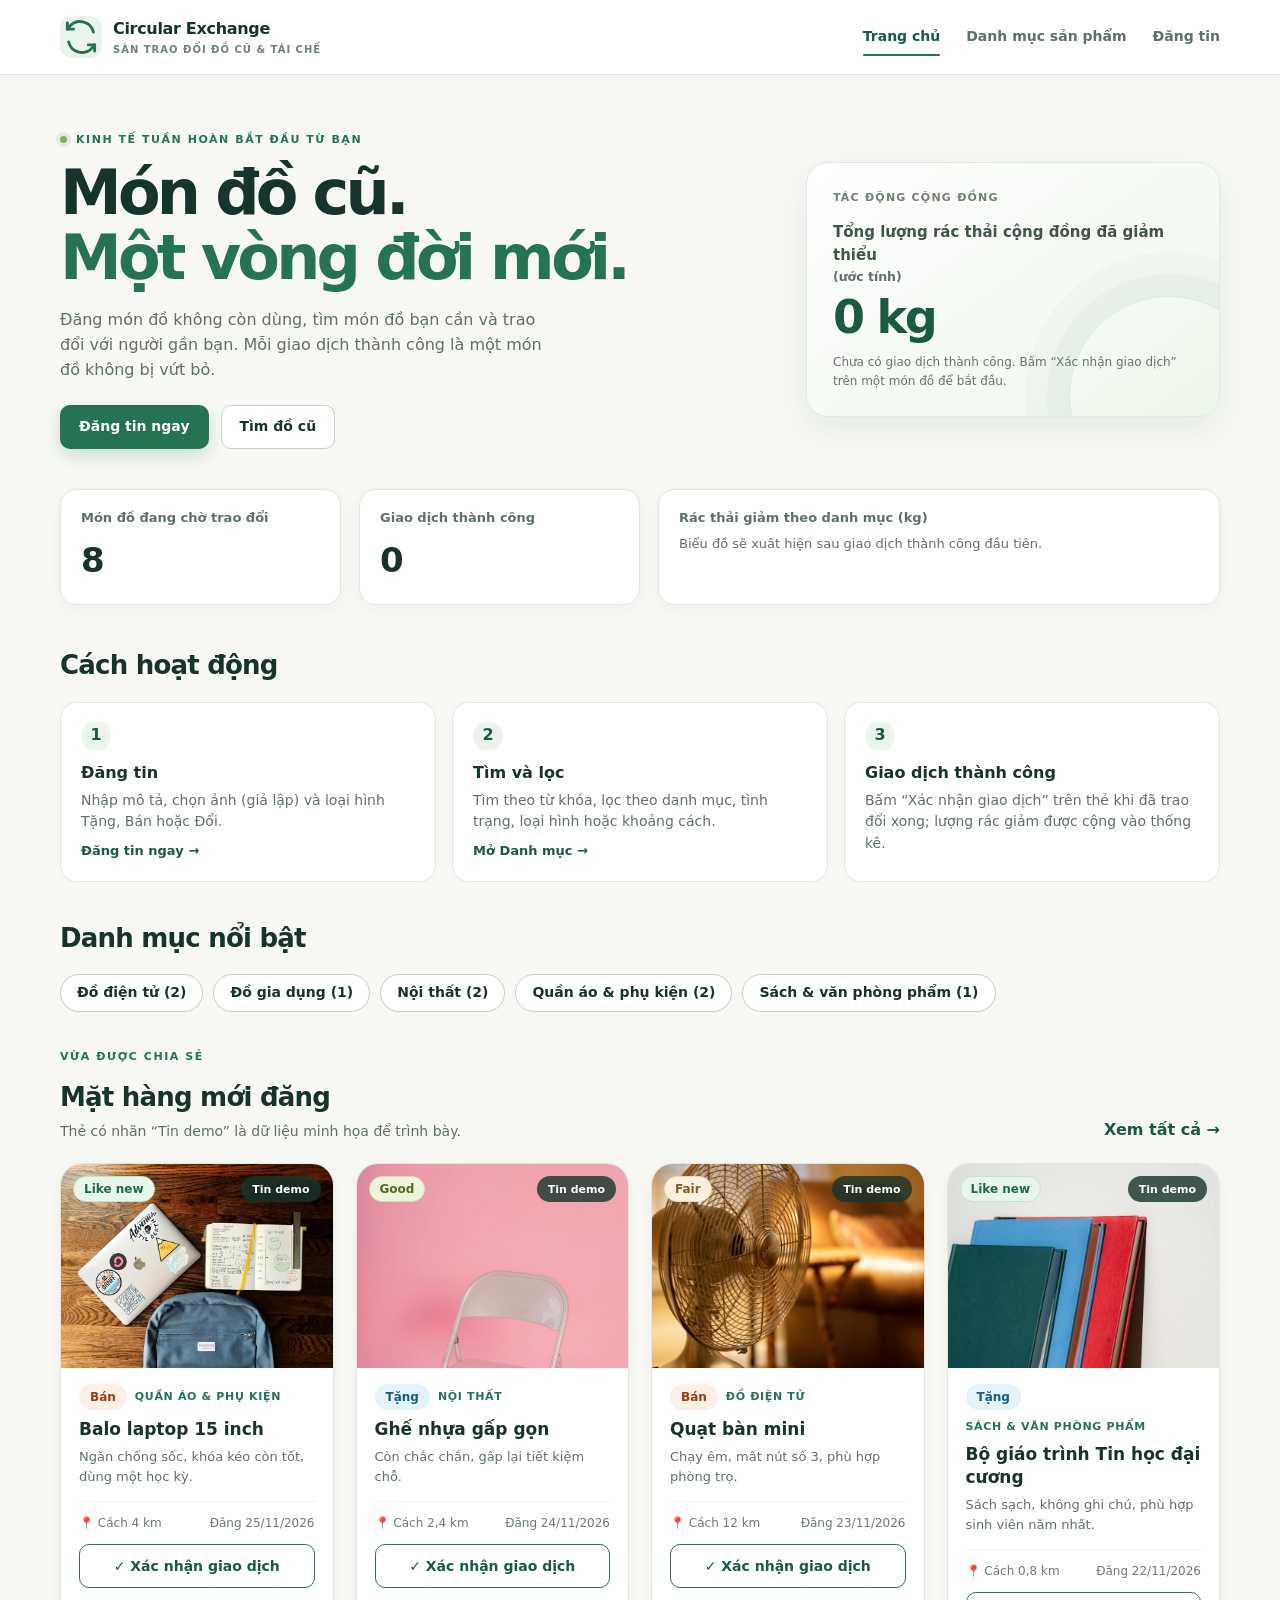
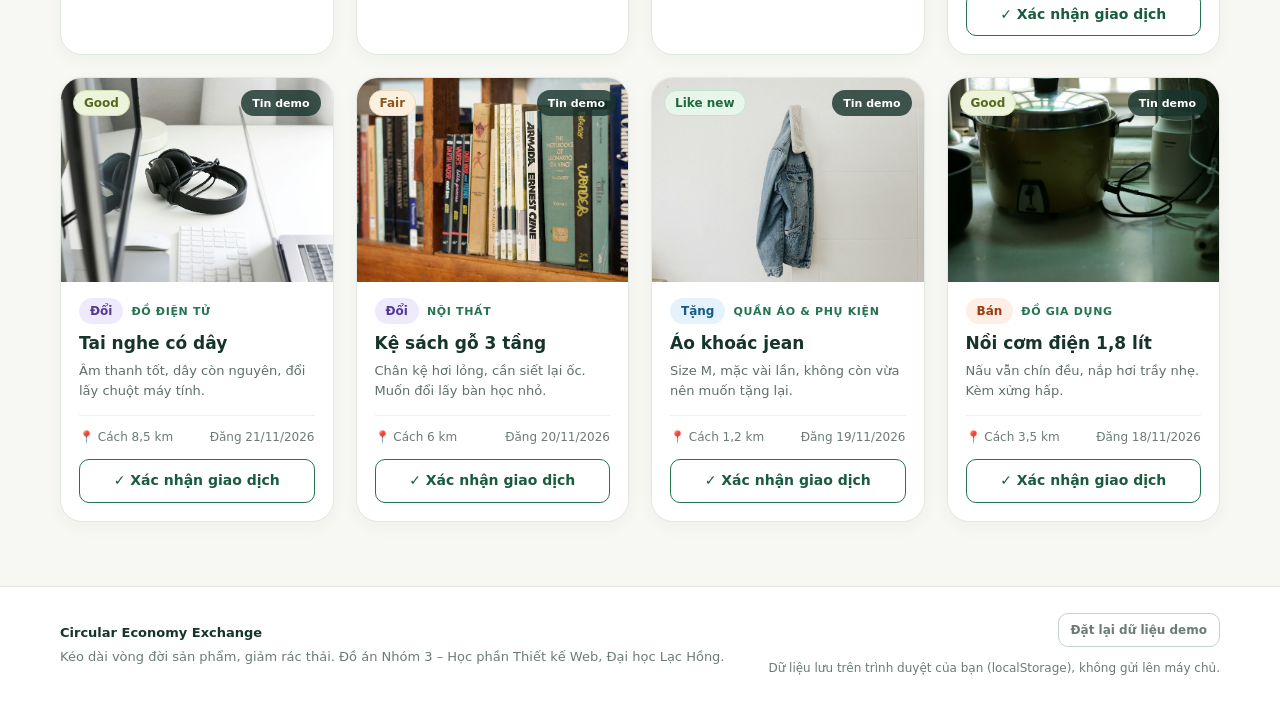
==== commit 7e00b945: "Thêm ?v= cho file css/js để trình duyệt không giữ bản cũ sau khi cập nhật GitHub Pages gửi cache-con" ====
--- a/index.html
+++ b/index.html
@@ -6,16 +6,16 @@
   <meta name="description" content="Sàn trao đổi đồ cũ và tái chế: đăng, tìm và trao đổi đồ đã qua sử dụng để giảm rác thải.">
   <title>Trang chủ | Circular Economy Exchange</title>
   <link rel="icon" href="./assets/images/logo.svg" type="image/svg+xml">
-  <link rel="stylesheet" href="./css/styles.css">
-  <link rel="stylesheet" href="./css/layout.css">
-  <link rel="stylesheet" href="./css/pages.css">
-  <script defer src="./js/data.js"></script>
-  <script defer src="./js/logic/filter.js"></script>
-  <script defer src="./js/logic/listing.js"></script>
-  <script defer src="./js/logic/waste.js"></script>
-  <script defer src="./js/logic/store.js"></script>
-  <script defer src="./js/ui/components.js"></script>
-  <script defer src="./js/ui/home.js"></script>
+  <link rel="stylesheet" href="./css/styles.css?v=20261127">
+  <link rel="stylesheet" href="./css/layout.css?v=20261127">
+  <link rel="stylesheet" href="./css/pages.css?v=20261127">
+  <script defer src="./js/data.js?v=20261127"></script>
+  <script defer src="./js/logic/filter.js?v=20261127"></script>
+  <script defer src="./js/logic/listing.js?v=20261127"></script>
+  <script defer src="./js/logic/waste.js?v=20261127"></script>
+  <script defer src="./js/logic/store.js?v=20261127"></script>
+  <script defer src="./js/ui/components.js?v=20261127"></script>
+  <script defer src="./js/ui/home.js?v=20261127"></script>
 </head>
 <body>
   <a class="skip-link" href="#main-content">Chuyển đến nội dung chính</a>
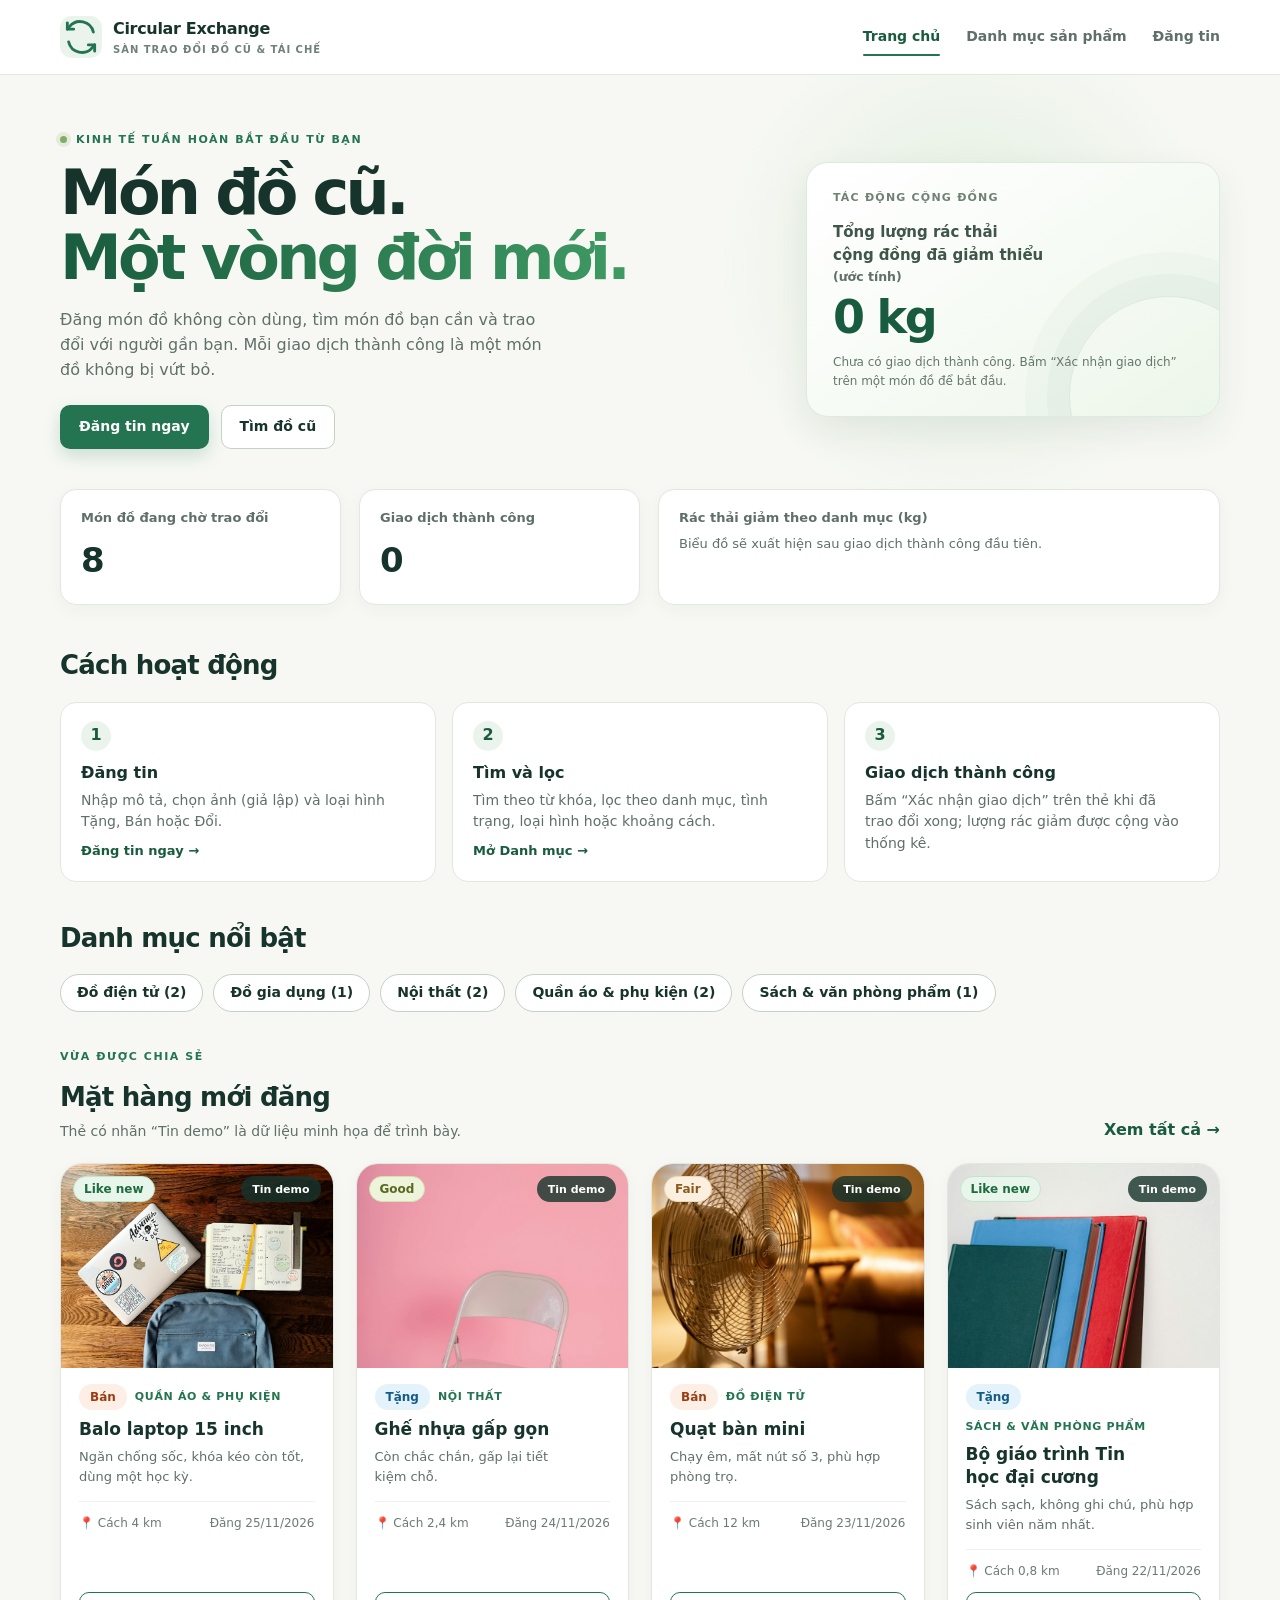
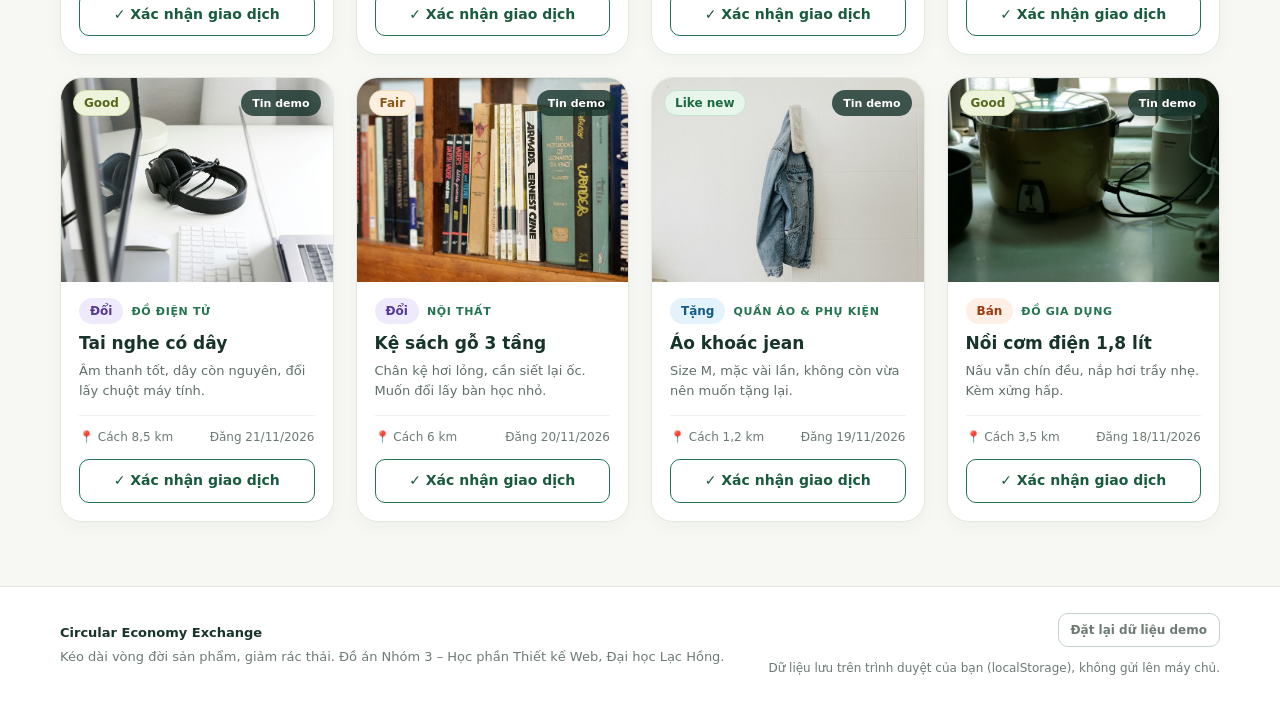
==== commit 739d2365: "Nâng cấp giao diện: thẻ đều nhau, hiệu ứng cuộn, menu, hero - Thẻ sản phẩm cao bằng nhau, nút luôn ở" ====
--- a/index.html
+++ b/index.html
@@ -6,16 +6,16 @@
   <meta name="description" content="Sàn trao đổi đồ cũ và tái chế: đăng, tìm và trao đổi đồ đã qua sử dụng để giảm rác thải.">
   <title>Trang chủ | Circular Economy Exchange</title>
   <link rel="icon" href="./assets/images/logo.svg" type="image/svg+xml">
-  <link rel="stylesheet" href="./css/styles.css?v=20261127">
-  <link rel="stylesheet" href="./css/layout.css?v=20261127">
-  <link rel="stylesheet" href="./css/pages.css?v=20261127">
-  <script defer src="./js/data.js?v=20261127"></script>
-  <script defer src="./js/logic/filter.js?v=20261127"></script>
-  <script defer src="./js/logic/listing.js?v=20261127"></script>
-  <script defer src="./js/logic/waste.js?v=20261127"></script>
-  <script defer src="./js/logic/store.js?v=20261127"></script>
-  <script defer src="./js/ui/components.js?v=20261127"></script>
-  <script defer src="./js/ui/home.js?v=20261127"></script>
+  <link rel="stylesheet" href="./css/styles.css?v=20261127b">
+  <link rel="stylesheet" href="./css/layout.css?v=20261127b">
+  <link rel="stylesheet" href="./css/pages.css?v=20261127b">
+  <script defer src="./js/data.js?v=20261127b"></script>
+  <script defer src="./js/logic/filter.js?v=20261127b"></script>
+  <script defer src="./js/logic/listing.js?v=20261127b"></script>
+  <script defer src="./js/logic/waste.js?v=20261127b"></script>
+  <script defer src="./js/logic/store.js?v=20261127b"></script>
+  <script defer src="./js/ui/components.js?v=20261127b"></script>
+  <script defer src="./js/ui/home.js?v=20261127b"></script>
 </head>
 <body>
   <a class="skip-link" href="#main-content">Chuyển đến nội dung chính</a>
--- a/css/styles.css
+++ b/css/styles.css
@@ -495,3 +495,155 @@
     animation-duration: 0.01ms !important;
   }
 }
+
+/* =========================================================================
+   Nâng cấp giao diện (polish) — chỉ thêm hiệu ứng và chỉnh chi tiết, không đổi
+   màu chủ đạo, logo hay bố cục. Hiệu ứng cuộn dùng animation-timeline (Chrome,
+   Edge, Safari mới); trình duyệt chưa hỗ trợ thì bỏ qua, trang vẫn đầy đủ.
+   ========================================================================= */
+
+html {
+  scroll-padding-top: 92px; /* tránh header dính che mất tiêu đề khi nhảy tới #new-items */
+}
+
+::selection {
+  background: #cfe8d5;
+  color: var(--color-ink);
+}
+
+h1,
+h2,
+h3 {
+  text-wrap: balance;
+}
+
+p {
+  text-wrap: pretty;
+}
+
+/* Nút: phản hồi khi nhấn */
+.btn:active {
+  transform: scale(0.98);
+}
+
+/* Thẻ sản phẩm: cao bằng nhau, nút luôn nằm đáy thẻ, ảnh phóng nhẹ khi rê chuột */
+.product-card__body > .product-card__meta {
+  margin-bottom: 12px;
+}
+
+.product-card__action,
+.product-card__done {
+  margin-top: auto;
+}
+
+.product-card__image {
+  background: var(--color-primary-soft);
+  transition: transform 520ms cubic-bezier(0.2, 0.7, 0.2, 1);
+}
+
+.product-card:hover .product-card__image {
+  transform: scale(1.06);
+}
+
+.product-card:focus-within {
+  border-color: var(--color-border-strong);
+  box-shadow: var(--shadow-card);
+}
+
+/* Menu: gạch chân trượt khi rê chuột vào mục chưa chọn */
+.site-nav__link:not(.site-nav__link--active)::after {
+  position: absolute;
+  right: 0;
+  bottom: 0;
+  left: 0;
+  height: 2px;
+  border-radius: 2px;
+  background: currentColor;
+  content: "";
+  transform: scaleX(0);
+  transform-origin: left;
+  transition: transform 220ms ease;
+}
+
+.site-nav__link:not(.site-nav__link--active):hover::after,
+.site-nav__link:not(.site-nav__link--active):focus-visible::after {
+  transform: scaleX(1);
+}
+
+/* Trang chủ: chữ nhấn có dải xanh chuyển sắc, nền hero có vầng sáng nhẹ */
+.hero {
+  position: relative;
+  isolation: isolate;
+}
+
+.hero::before {
+  position: absolute;
+  z-index: -1;
+  top: 0;
+  right: 0;
+  width: min(560px, 80%);
+  height: 420px;
+  background: radial-gradient(circle at 55% 45%, rgba(123, 196, 127, 0.18), transparent 66%);
+  content: "";
+  pointer-events: none;
+}
+
+.hero h1 span {
+  background: linear-gradient(90deg, var(--color-primary-dark), #3f9a63);
+  -webkit-background-clip: text;
+  background-clip: text;
+  -webkit-text-fill-color: transparent;
+}
+
+/* Hiệu ứng theo cuộn trang */
+@supports (animation-timeline: view()) {
+  @keyframes cee-reveal {
+    /* Chỉ dịch chuyển nhẹ, KHÔNG ẩn nội dung (opacity) để in/chụp/đọc bằng công cụ khác vẫn thấy đủ */
+    from {
+      transform: translateY(20px);
+    }
+    to {
+      transform: none;
+    }
+  }
+
+  @keyframes cee-header-shadow {
+    from {
+      box-shadow: 0 0 0 rgba(25, 59, 43, 0);
+    }
+    to {
+      box-shadow: 0 8px 24px rgba(25, 59, 43, 0.08);
+    }
+  }
+
+  .stat-card,
+  .how-step,
+  .section-heading,
+  .product-card,
+  .chip-list {
+    animation: cee-reveal linear backwards;
+    animation-timeline: view();
+    animation-range: entry 0% entry 35%;
+  }
+
+  .site-header {
+    animation: cee-header-shadow linear both;
+    animation-timeline: scroll(root);
+    animation-range: 0 90px;
+  }
+}
+
+@media (prefers-reduced-motion: reduce) {
+  .stat-card,
+  .how-step,
+  .section-heading,
+  .product-card,
+  .chip-list,
+  .site-header {
+    animation: none !important;
+  }
+
+  .product-card:hover .product-card__image {
+    transform: none;
+  }
+}
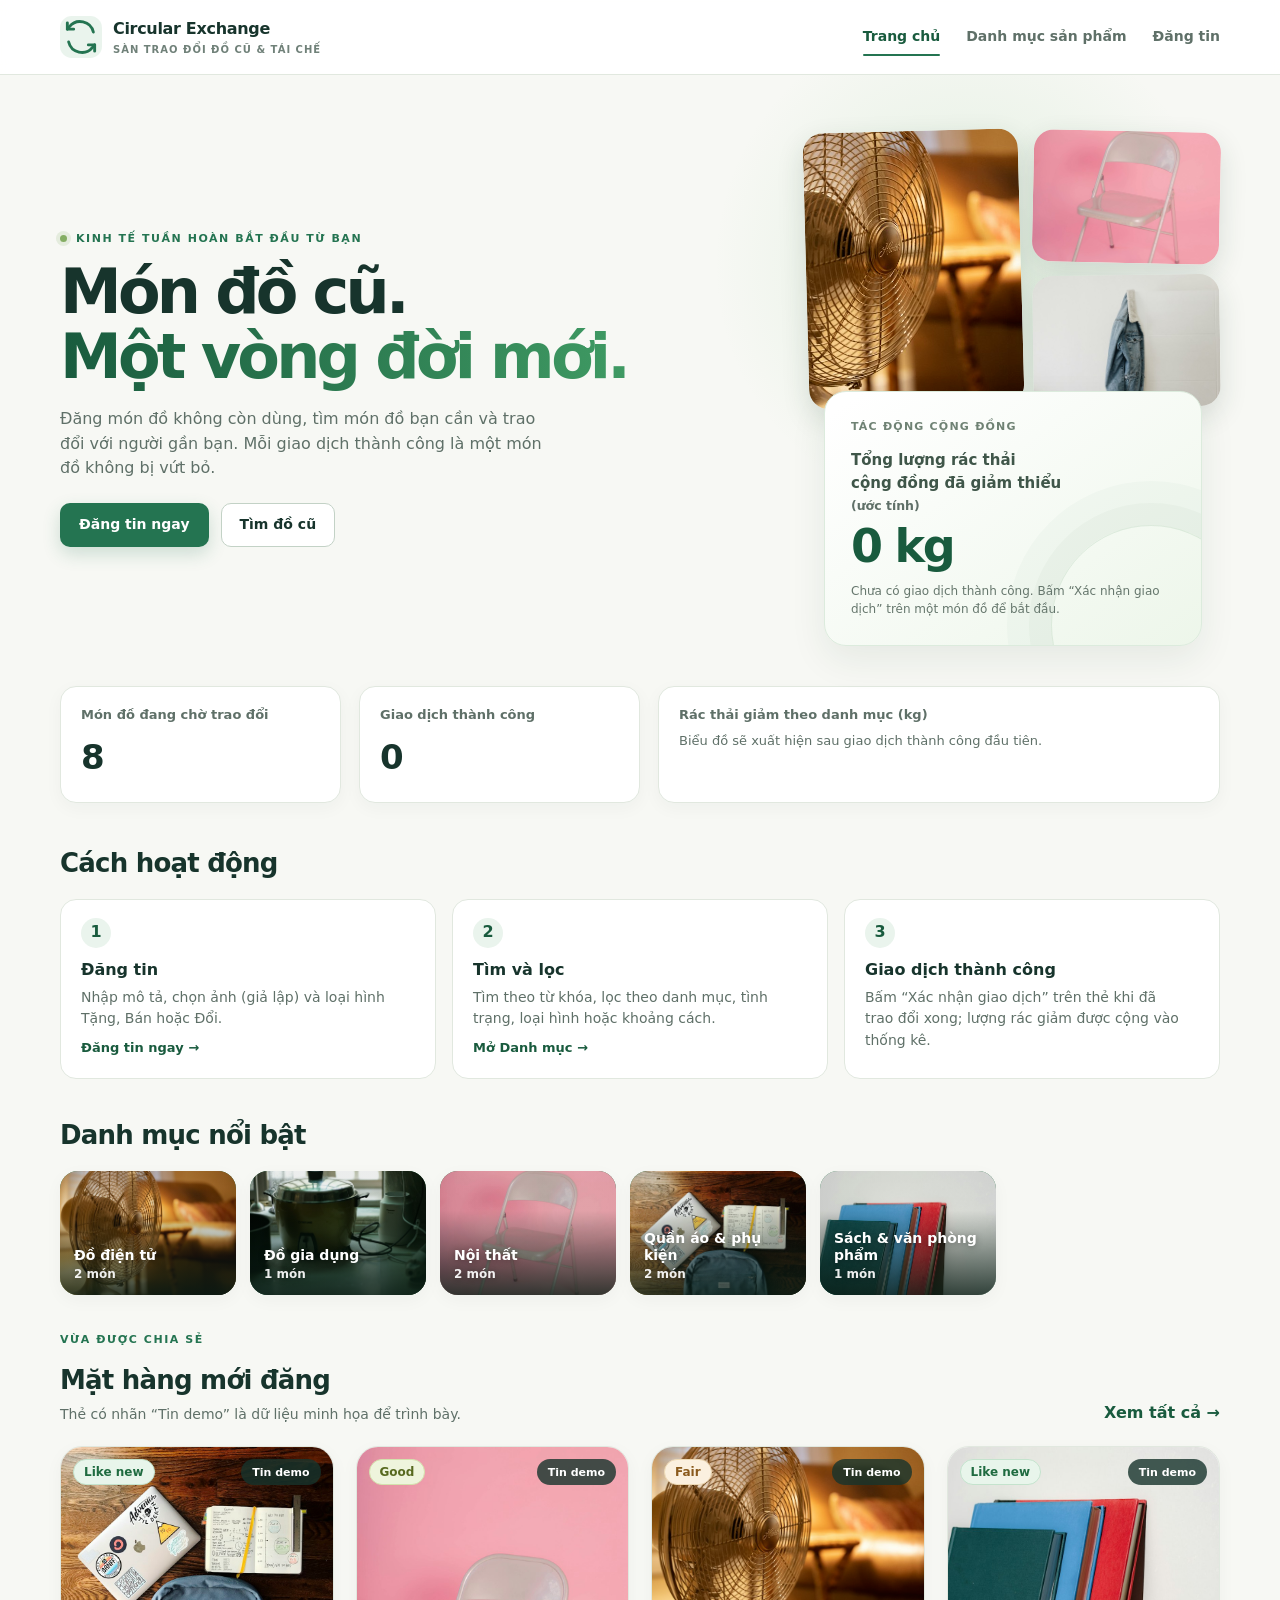
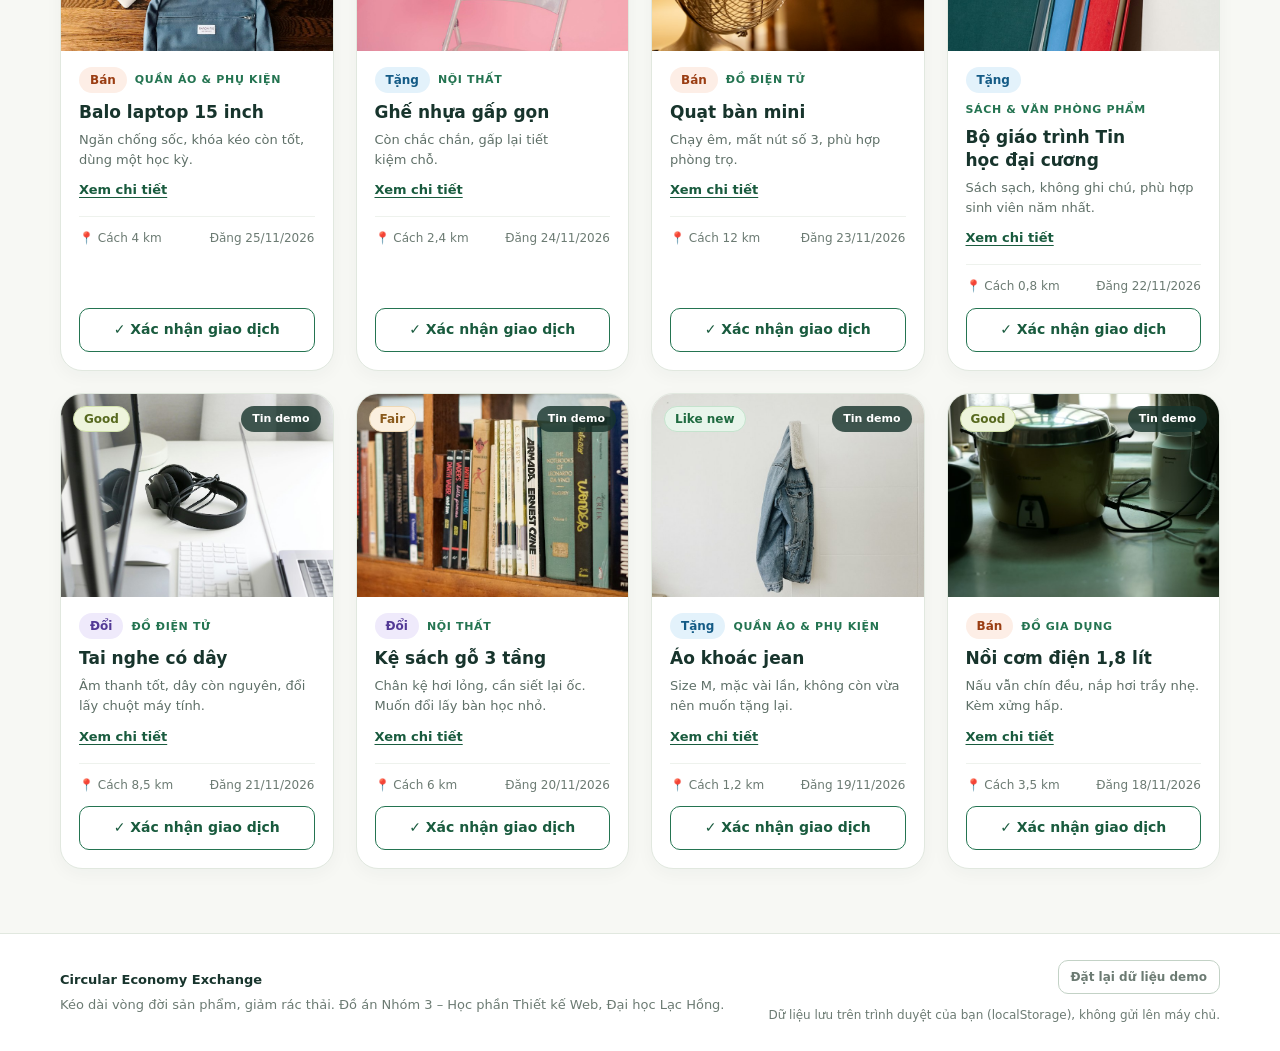
==== commit 66b5a891: "Hero có ảnh, thẻ danh mục có hình, hộp chi tiết món đồ, chuyển trang mượt - Hero: mảng ảnh sản phẩm " ====
--- a/index.html
+++ b/index.html
@@ -6,16 +6,16 @@
   <meta name="description" content="Sàn trao đổi đồ cũ và tái chế: đăng, tìm và trao đổi đồ đã qua sử dụng để giảm rác thải.">
   <title>Trang chủ | Circular Economy Exchange</title>
   <link rel="icon" href="./assets/images/logo.svg" type="image/svg+xml">
-  <link rel="stylesheet" href="./css/styles.css?v=20261127b">
-  <link rel="stylesheet" href="./css/layout.css?v=20261127b">
-  <link rel="stylesheet" href="./css/pages.css?v=20261127b">
-  <script defer src="./js/data.js?v=20261127b"></script>
-  <script defer src="./js/logic/filter.js?v=20261127b"></script>
-  <script defer src="./js/logic/listing.js?v=20261127b"></script>
-  <script defer src="./js/logic/waste.js?v=20261127b"></script>
-  <script defer src="./js/logic/store.js?v=20261127b"></script>
-  <script defer src="./js/ui/components.js?v=20261127b"></script>
-  <script defer src="./js/ui/home.js?v=20261127b"></script>
+  <link rel="stylesheet" href="./css/styles.css?v=20261127c">
+  <link rel="stylesheet" href="./css/layout.css?v=20261127c">
+  <link rel="stylesheet" href="./css/pages.css?v=20261127c">
+  <script defer src="./js/data.js?v=20261127c"></script>
+  <script defer src="./js/logic/filter.js?v=20261127c"></script>
+  <script defer src="./js/logic/listing.js?v=20261127c"></script>
+  <script defer src="./js/logic/waste.js?v=20261127c"></script>
+  <script defer src="./js/logic/store.js?v=20261127c"></script>
+  <script defer src="./js/ui/components.js?v=20261127c"></script>
+  <script defer src="./js/ui/home.js?v=20261127c"></script>
 </head>
 <body>
   <a class="skip-link" href="#main-content">Chuyển đến nội dung chính</a>
@@ -52,12 +52,19 @@
         </div>
       </div>
 
-      <aside class="impact-card" aria-labelledby="impact-title">
-        <p class="impact-card__tag">TÁC ĐỘNG CỘNG ĐỒNG</p>
-        <h2 id="impact-title" class="impact-card__label">Tổng lượng rác thải cộng đồng đã giảm thiểu <small>(ước tính)</small></h2>
-        <p class="impact-card__value" id="stat-waste" aria-live="polite">0 kg</p>
-        <p class="impact-card__note" id="stat-waste-note"></p>
-      </aside>
+      <div class="hero__visual">
+        <div class="hero__gallery" aria-hidden="true">
+          <img class="hero__photo hero__photo--a" src="./assets/images/products/demo_6-quat-ban.jpg" alt="" width="800" height="533" decoding="async">
+          <img class="hero__photo hero__photo--b" src="./assets/images/products/demo_7-ghe-gap.jpg" alt="" width="800" height="533" decoding="async">
+          <img class="hero__photo hero__photo--c" src="./assets/images/products/demo_2-ao-khoac-jean.jpg" alt="" width="800" height="533" decoding="async">
+        </div>
+        <aside class="impact-card" aria-labelledby="impact-title">
+          <p class="impact-card__tag">TÁC ĐỘNG CỘNG ĐỒNG</p>
+          <h2 id="impact-title" class="impact-card__label">Tổng lượng rác thải cộng đồng đã giảm thiểu <small>(ước tính)</small></h2>
+          <p class="impact-card__value" id="stat-waste" aria-live="polite">0 kg</p>
+          <p class="impact-card__note" id="stat-waste-note"></p>
+        </aside>
+      </div>
     </section>
 
     <section class="stats" aria-labelledby="stats-title">
--- a/css/styles.css
+++ b/css/styles.css
@@ -647,3 +647,314 @@
     transform: none;
   }
 }
+
+/* =========================================================================
+   Nâng cấp lần 2: hero có ảnh, thẻ danh mục có hình, hộp chi tiết món đồ,
+   chuyển trang mượt.
+   ========================================================================= */
+
+/* ---------- Hero: mảng ảnh + thẻ tác động đè lên ---------- */
+
+.hero__visual {
+  position: relative;
+  display: flex;
+  min-width: 0;
+  flex-direction: column;
+}
+
+.hero__gallery {
+  display: grid;
+  grid-template-columns: 1.15fr 1fr;
+  grid-template-rows: repeat(2, 132px);
+  gap: 12px;
+}
+
+.hero__photo {
+  width: 100%;
+  height: 100%;
+  border-radius: 20px;
+  object-fit: cover;
+  box-shadow: 0 10px 28px rgba(25, 59, 43, 0.14);
+}
+
+.hero__photo--a {
+  grid-row: 1 / span 2;
+  transform: rotate(-1.5deg);
+}
+
+.hero__photo--b {
+  transform: rotate(1.2deg);
+}
+
+.hero__photo--c {
+  transform: rotate(-0.8deg);
+}
+
+.hero__visual .impact-card {
+  z-index: 1;
+  margin: -16px 18px 0;
+}
+
+/* ---------- Danh mục nổi bật: thẻ có hình ---------- */
+
+.chip-list:has(.category-tile) {
+  gap: 14px;
+}
+
+.chip.category-tile {
+  position: relative;
+  min-height: 0;
+  align-items: flex-start;
+  display: flex;
+  width: 176px;
+  height: 124px;
+  flex-direction: column;
+  justify-content: flex-end;
+  overflow: hidden;
+  border: 0;
+  border-radius: 18px;
+  background: linear-gradient(140deg, #2e7d4f, #1f5c3d);
+  padding: 12px 14px;
+  color: #fff;
+  box-shadow: var(--shadow-soft);
+  transition: transform 200ms ease, box-shadow 200ms ease;
+}
+
+.chip.category-tile:hover {
+  background: linear-gradient(140deg, #2e7d4f, #1f5c3d);
+  transform: translateY(-3px);
+  box-shadow: var(--shadow-card);
+}
+
+.category-tile__image {
+  position: absolute;
+  inset: 0;
+  width: 100%;
+  height: 100%;
+  object-fit: cover;
+  transition: transform 500ms cubic-bezier(0.2, 0.7, 0.2, 1);
+}
+
+.category-tile:hover .category-tile__image {
+  transform: scale(1.08);
+}
+
+.category-tile::after {
+  position: absolute;
+  inset: 0;
+  background: linear-gradient(to top, rgba(10, 30, 22, 0.82), rgba(10, 30, 22, 0.08) 68%);
+  content: "";
+}
+
+.category-tile__label,
+.category-tile__count {
+  position: relative;
+  z-index: 1;
+  text-shadow: 0 1px 6px rgba(0, 0, 0, 0.35);
+}
+
+.category-tile__label {
+  font-size: 14px;
+  font-weight: 750;
+  line-height: 1.25;
+}
+
+.category-tile__count {
+  font-size: 12px;
+  font-weight: 600;
+  opacity: 0.92;
+}
+
+/* ---------- Nút xem chi tiết trên thẻ ---------- */
+
+.product-card {
+  cursor: pointer;
+}
+
+.product-card__more {
+  align-self: flex-start;
+  margin: 8px 0 0;
+  border: 0;
+  background: none;
+  padding: 2px 0;
+  color: var(--color-primary-dark);
+  font: inherit;
+  font-size: 13px;
+  font-weight: 700;
+  text-decoration: underline;
+  text-underline-offset: 3px;
+  cursor: pointer;
+}
+
+.product-card__more:hover {
+  color: var(--color-primary);
+}
+
+/* ---------- Hộp chi tiết món đồ ---------- */
+
+body:has(dialog.detail[open]) {
+  overflow: hidden;
+}
+
+.detail {
+  width: min(560px, calc(100vw - 32px));
+  max-height: calc(100dvh - 32px);
+  overflow: auto;
+  border: 0;
+  border-radius: 24px;
+  background: var(--color-surface);
+  padding: 0;
+  color: var(--color-ink);
+  box-shadow: 0 30px 80px rgba(10, 30, 22, 0.35);
+}
+
+.detail::backdrop {
+  background: rgba(14, 36, 28, 0.55);
+  backdrop-filter: blur(3px);
+}
+
+.detail[open] {
+  animation: cee-pop 240ms cubic-bezier(0.2, 0.8, 0.2, 1);
+}
+
+@keyframes cee-pop {
+  from {
+    opacity: 0;
+    transform: translateY(14px) scale(0.97);
+  }
+  to {
+    opacity: 1;
+    transform: none;
+  }
+}
+
+.detail__media {
+  aspect-ratio: 16 / 10;
+}
+
+.detail__body {
+  padding: 18px 24px 24px;
+}
+
+.detail__title {
+  margin: 10px 0 6px;
+  font-size: 24px;
+  letter-spacing: -0.02em;
+  line-height: 1.2;
+}
+
+.detail__description {
+  margin: 0;
+  color: var(--color-muted);
+}
+
+.detail__facts {
+  display: grid;
+  grid-template-columns: repeat(2, minmax(0, 1fr));
+  gap: 12px 20px;
+  margin: 18px 0;
+}
+
+.detail__facts dt {
+  color: var(--color-muted);
+  font-size: 12px;
+  font-weight: 650;
+  letter-spacing: 0.04em;
+  text-transform: uppercase;
+}
+
+.detail__facts dd {
+  margin: 2px 0 0;
+  font-weight: 650;
+}
+
+.detail__note {
+  margin: 0 0 16px;
+  border-radius: var(--radius-sm);
+  background: var(--color-primary-soft);
+  padding: 9px 12px;
+  color: var(--color-primary-dark);
+  font-size: 13px;
+}
+
+.detail__footer {
+  display: flex;
+  align-items: stretch;
+  gap: 12px;
+}
+
+.detail__footer .product-card__action {
+  flex: 1;
+  margin-top: 0;
+}
+
+/* ---------- Chuyển trang mượt (Chrome/Edge/Safari mới; nơi khác bỏ qua) ---------- */
+
+@media (prefers-reduced-motion: no-preference) {
+  @view-transition {
+    navigation: auto;
+  }
+
+  .site-header {
+    view-transition-name: site-header;
+  }
+
+  ::view-transition-old(root) {
+    animation: 140ms ease both cee-fade-out;
+  }
+
+  ::view-transition-new(root) {
+    animation: 260ms ease both cee-fade-in;
+  }
+
+  @keyframes cee-fade-out {
+    to {
+      opacity: 0;
+    }
+  }
+
+  @keyframes cee-fade-in {
+    from {
+      opacity: 0;
+    }
+  }
+}
+
+@media (max-width: 820px) {
+  .hero__gallery {
+    grid-template-rows: repeat(2, 96px);
+  }
+
+  .hero__visual .impact-card {
+    margin: -14px 12px 0;
+  }
+}
+
+@media (max-width: 560px) {
+  .chip.category-tile {
+    width: calc(50% - 7px);
+    min-width: 140px;
+  }
+
+  .chip-list:has(.category-tile) > li {
+    display: contents;
+  }
+
+  .detail__facts {
+    grid-template-columns: minmax(0, 1fr);
+  }
+
+  .detail__footer {
+    flex-direction: column;
+  }
+}
+
+@media (prefers-reduced-motion: reduce) {
+  .detail[open] {
+    animation: none;
+  }
+
+  .category-tile:hover .category-tile__image {
+    transform: none;
+  }
+}
